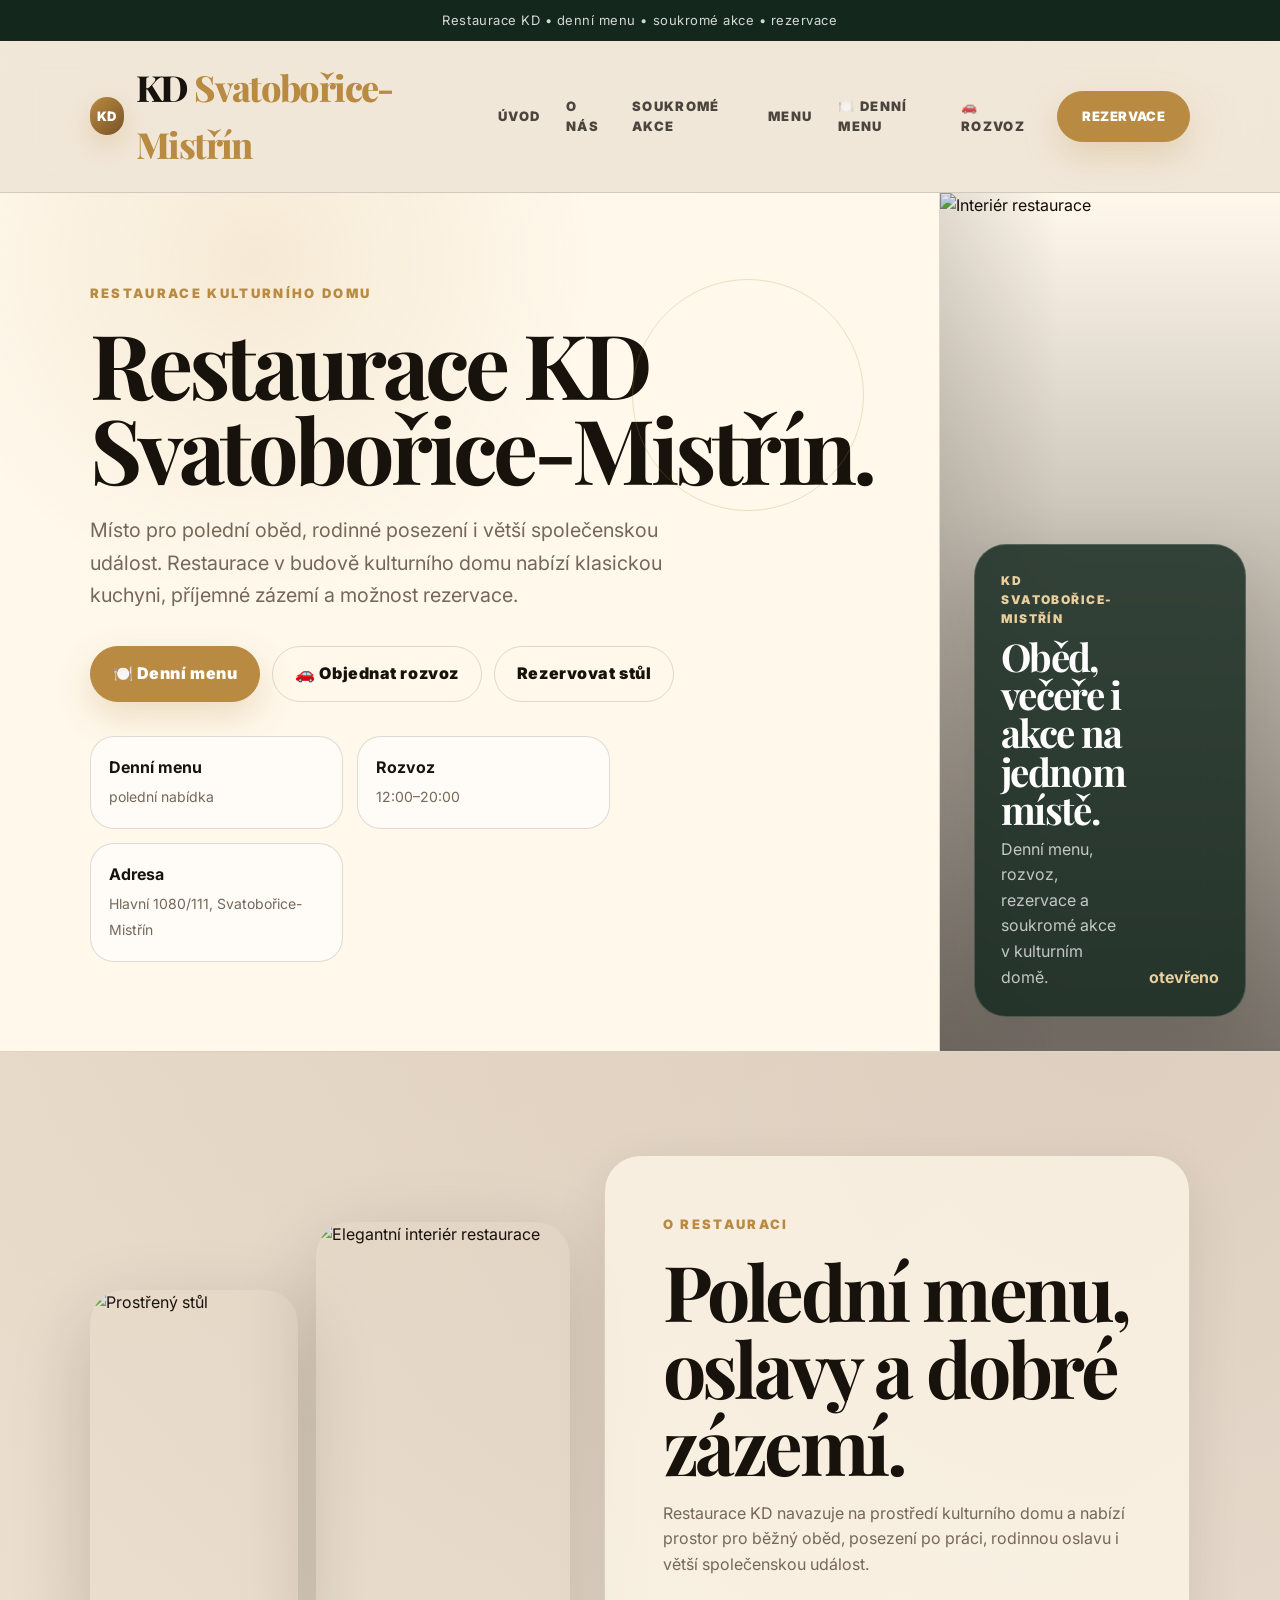
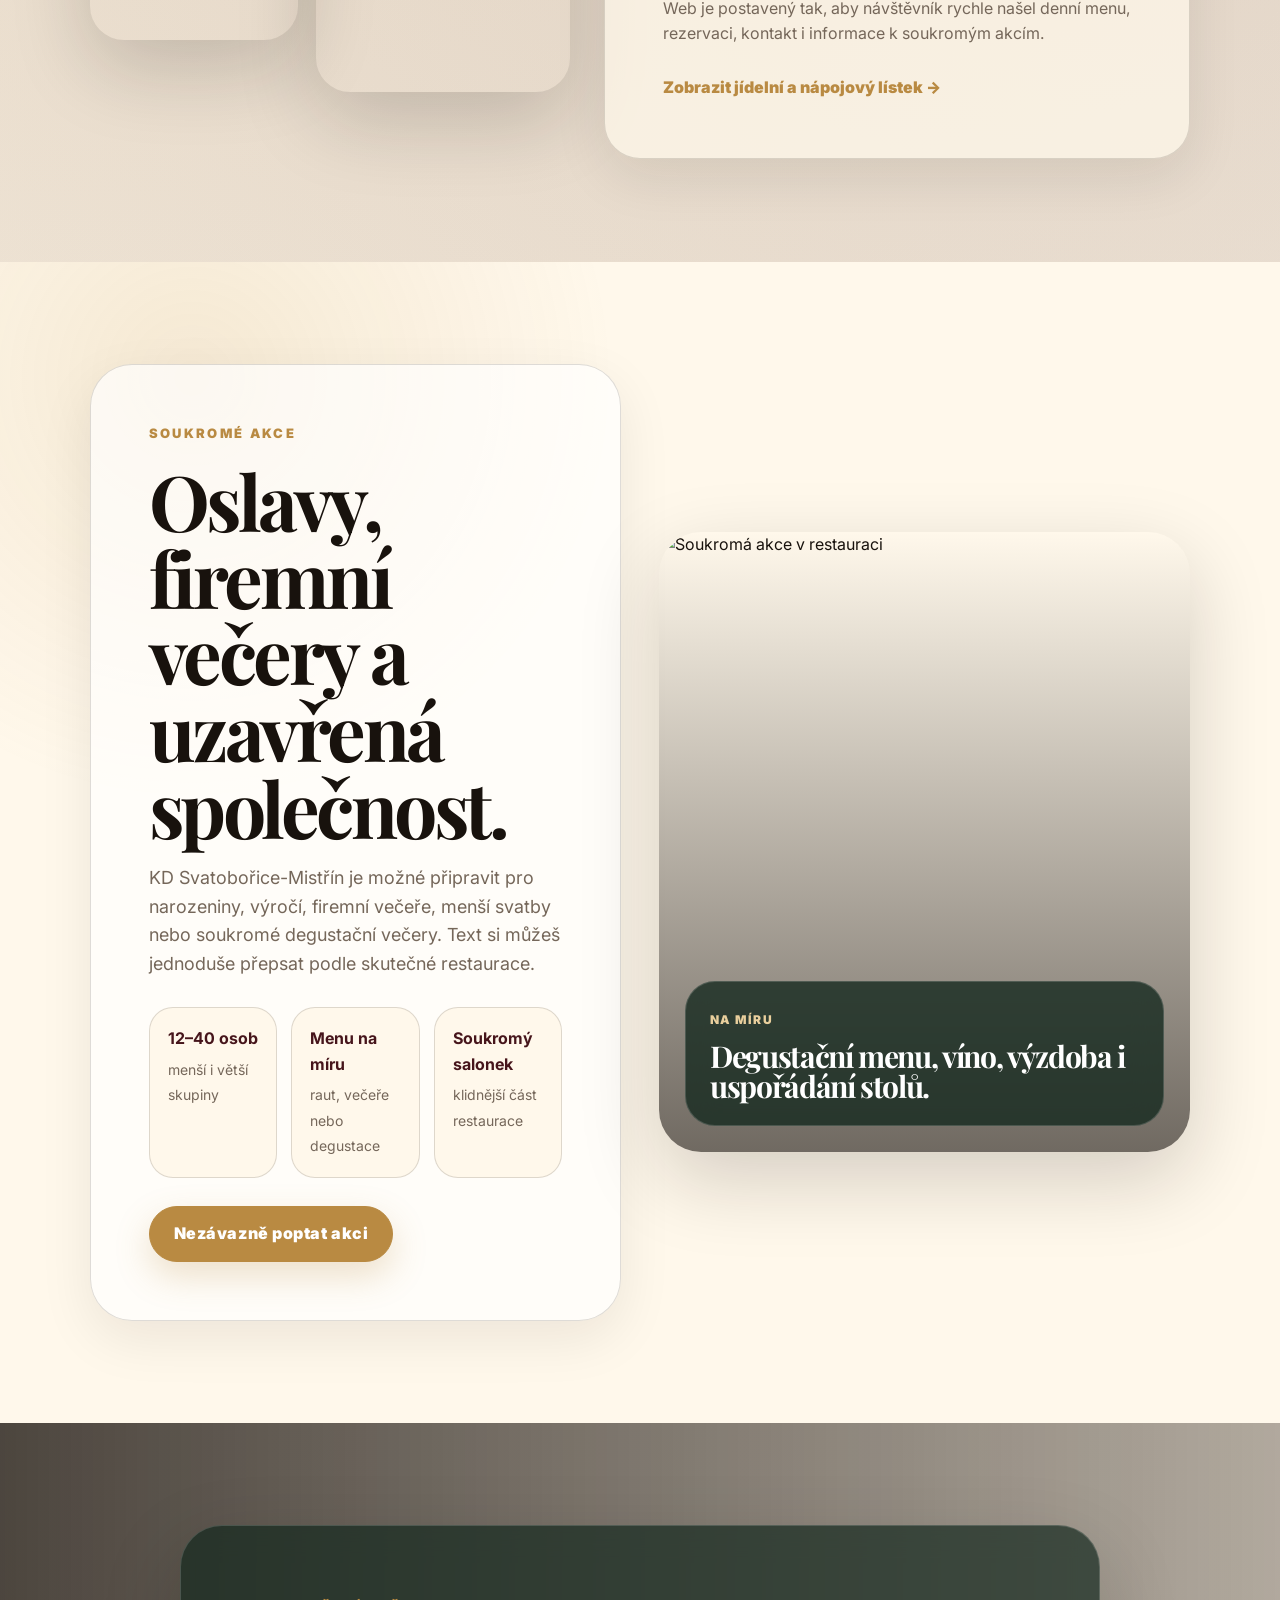
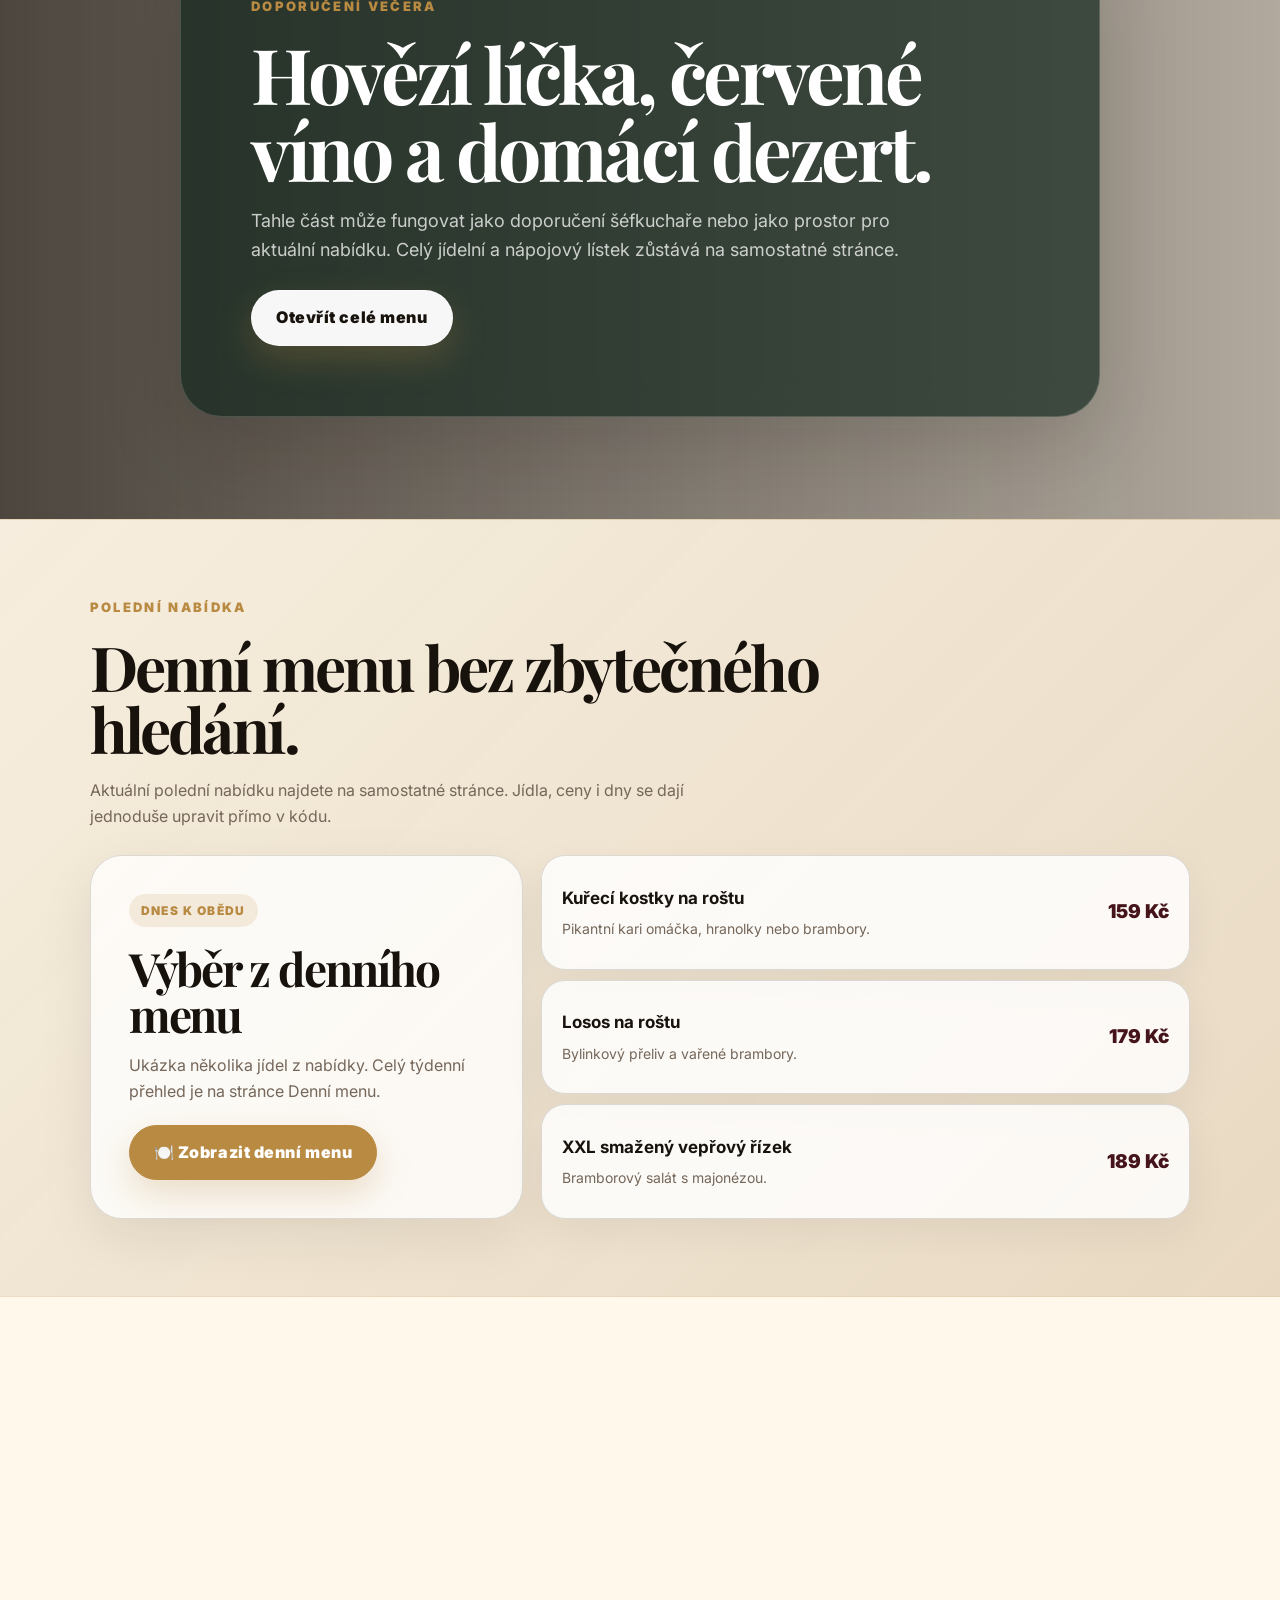
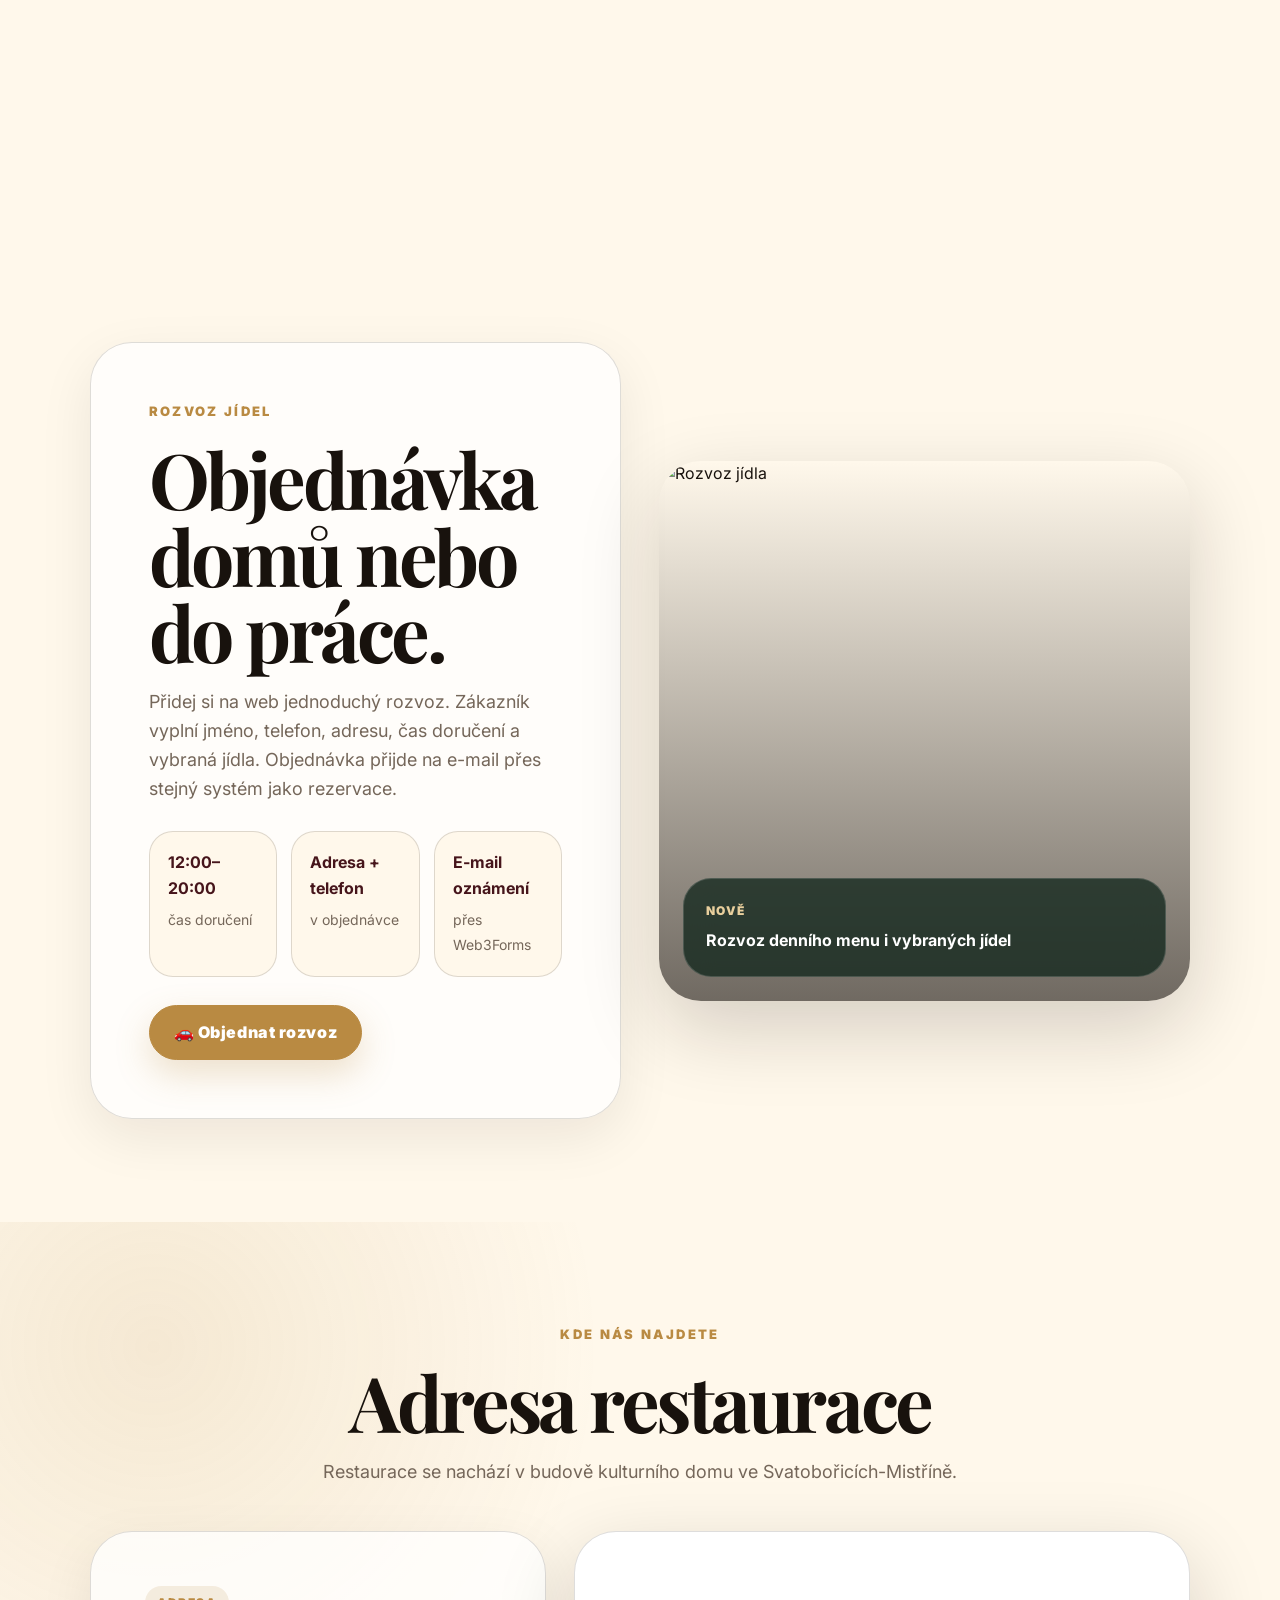
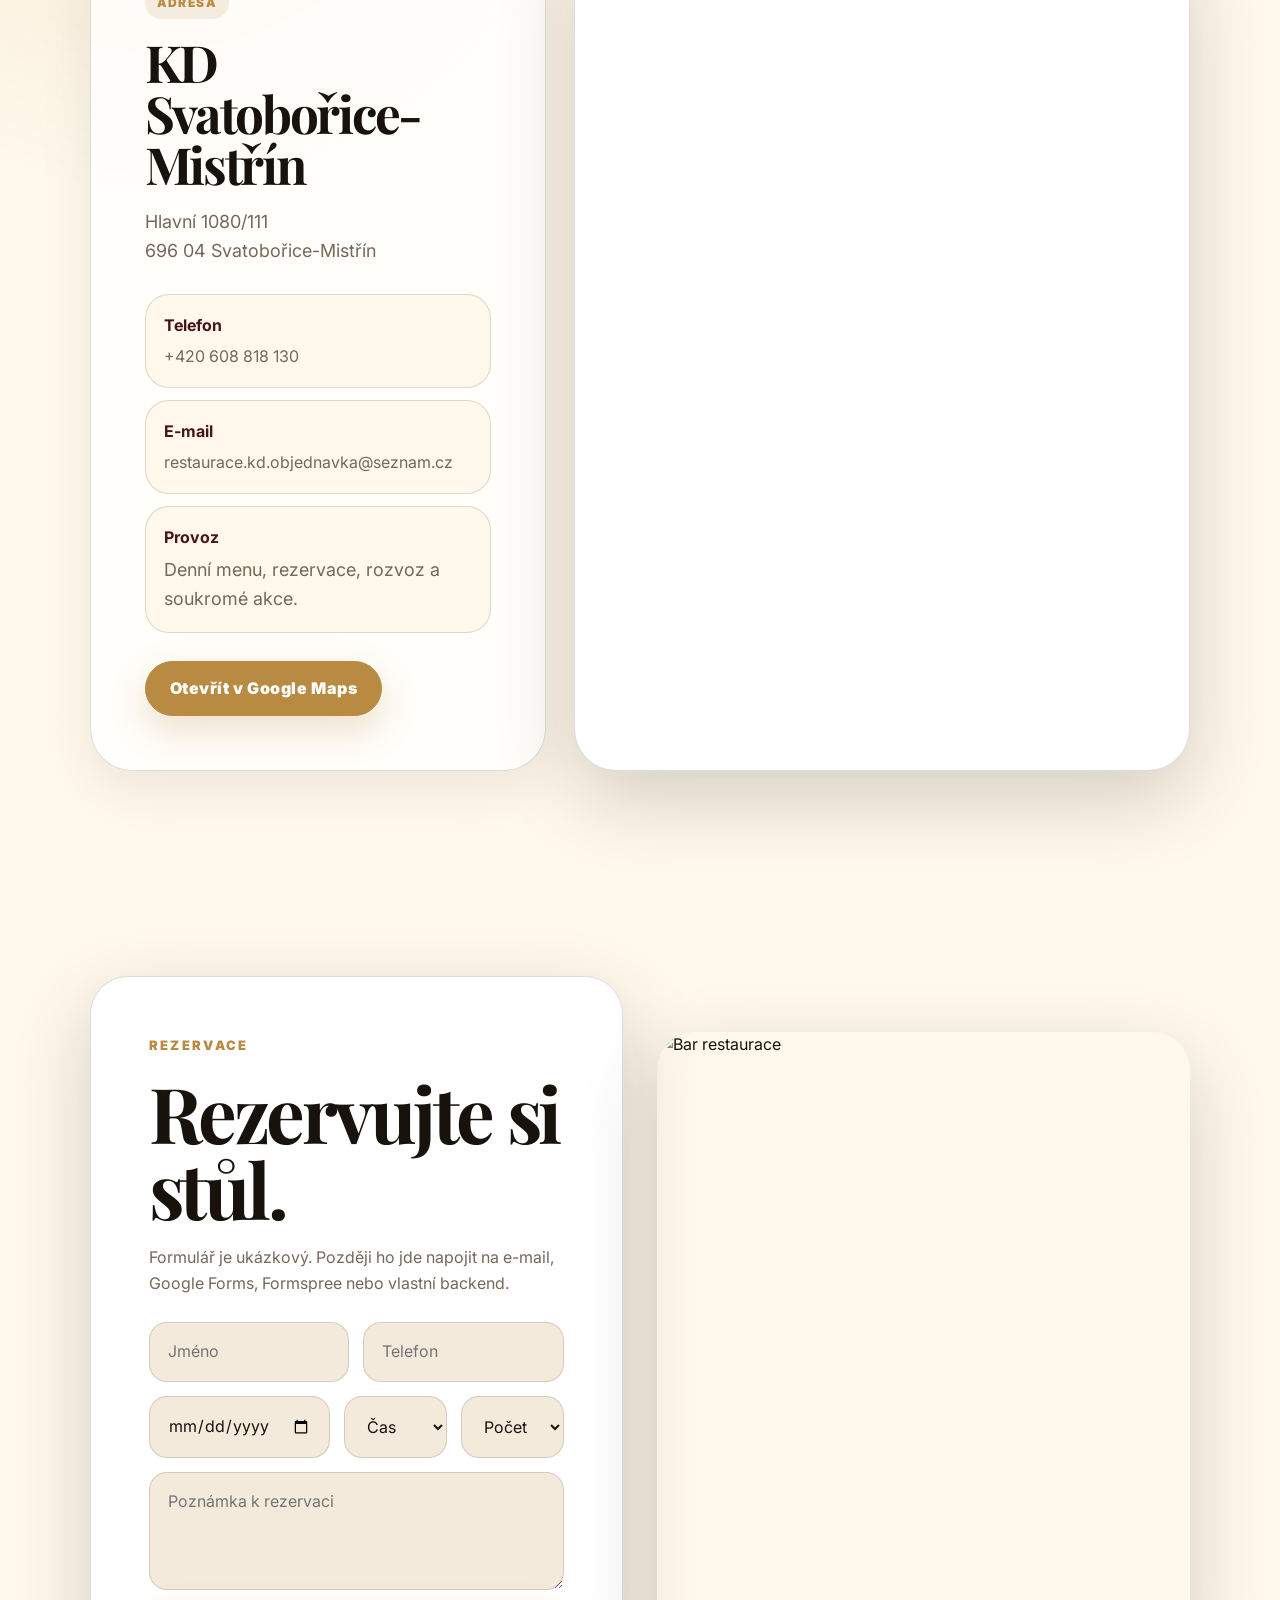
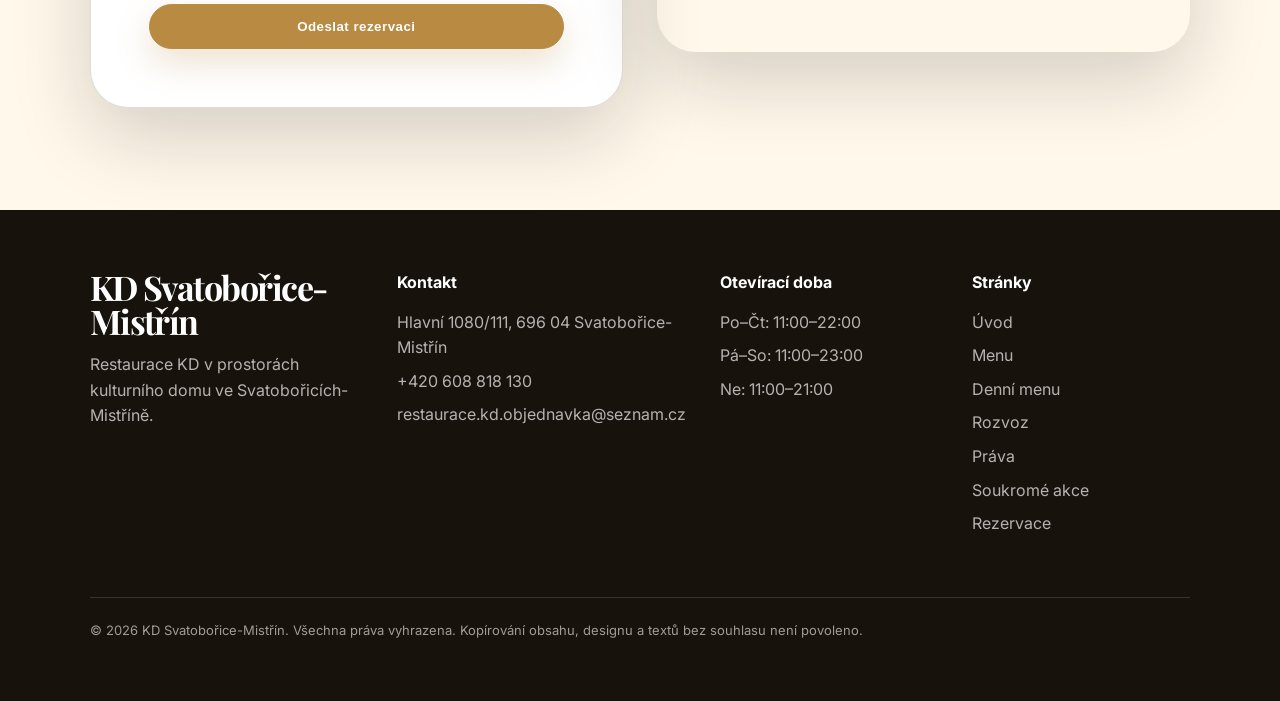
==== index.html @ 38155e5f "Add files via upload" ====
<!DOCTYPE html>
<html lang="cs">
<head>
  <meta charset="UTF-8" />
  <meta name="viewport" content="width=device-width, initial-scale=1.0" />
  <title>KD Svatobořice-Mistřín | Restaurace</title>
  <link rel="preconnect" href="https://images.unsplash.com">
  <link rel="preconnect" href="https://fonts.googleapis.com">
  <link rel="preconnect" href="https://fonts.gstatic.com" crossorigin>
  <link href="https://fonts.googleapis.com/css2?family=Inter:wght@400;500;600;700;800;900&family=Playfair+Display:wght@600;700;800&display=swap" rel="stylesheet">
  <link rel="stylesheet" href="styles.css" />
</head>
<body class="mobile-ready">
  <div class="announce">Restaurace KD • denní menu • soukromé akce • rezervace</div>

  <header class="navbar">
    <a class="logo" href="index.html">
      <span class="logo-mark">KD</span>
      <span>KD <em>Svatobořice-Mistřín</em></span>
    </a>

    <button class="mobile-toggle" aria-label="Otevřít menu">☰</button>

    <nav class="nav-links">
      <a href="index.html">Úvod</a>
      <a href="#o-nas">O nás</a>
      <a href="#akce">Soukromé akce</a>
      <a href="menu.html">Menu</a>
      <a href="denni-menu.html" class="daily-nav">🍽️ Denní menu</a>
      <a href="rozvoz.html" class="delivery-nav">🚗 Rozvoz</a>
      <a href="#rezervace" class="nav-reserve">Rezervace</a>
    </nav>
  </header>

  <main>
    <section class="hero hero-kd">
      <div class="hero-copy reveal">
        <div class="eyebrow">Restaurace kulturního domu</div>
        <h1>Restaurace KD Svatobořice‑Mistřín.</h1>
        <p>
          Místo pro polední oběd, rodinné posezení i větší společenskou událost.
          Restaurace v budově kulturního domu nabízí klasickou kuchyni, příjemné
          zázemí a možnost rezervace.
        </p>

        <div class="hero-actions">
          <a href="denni-menu.html" class="btn">🍽️ Denní menu</a>
          <a href="rozvoz.html" class="btn btn-outline">🚗 Objednat rozvoz</a>
          <a href="#rezervace" class="btn btn-outline">Rezervovat stůl</a>
        </div>

        <div class="hero-facts hero-facts-kd">
          <div class="fact">
            <strong>Denní menu</strong>
            <span>polední nabídka</span>
          </div>
          <div class="fact">
            <strong>Rozvoz</strong>
            <span>12:00–20:00</span>
          </div>
          <div class="fact">
            <strong>Adresa</strong>
            <span>Hlavní 1080/111, Svatobořice-Mistřín</span>
          </div>
        </div>
      </div>

      <div class="hero-image hero-image-kd">
        <img src="https://images.unsplash.com/photo-1555396273-367ea4eb4db5?auto=format&fit=crop&w=1400&q=88" alt="Interiér restaurace">
        <div class="floating-card kd-hero-card">
          <div>
            <span class="small-label">KD Svatobořice-Mistřín</span>
            <h3>Oběd, večeře i akce na jednom místě.</h3>
            <p>Denní menu, rozvoz, rezervace a soukromé akce v kulturním domě.</p>
          </div>
          <strong>otevřeno</strong>
        </div>
      </div>
    </section>

    <section class="section intro-section" id="o-nas">
      <div class="split">
        <div class="image-stack reveal">
          <img src="https://images.unsplash.com/photo-1414235077428-338989a2e8c0?auto=format&fit=crop&w=900&q=88" alt="Prostřený stůl">
          <img src="https://images.unsplash.com/photo-1517248135467-4c7edcad34c4?auto=format&fit=crop&w=900&q=88" alt="Elegantní interiér restaurace">
        </div>

        <div class="text-panel reveal">
          <div class="eyebrow">O restauraci</div>
          <h2>Polední menu, oslavy a dobré zázemí.</h2>
          <p>
            Restaurace KD navazuje na prostředí kulturního domu a nabízí prostor pro běžný oběd,
            posezení po práci, rodinnou oslavu i větší společenskou událost.
          </p>
          <p>
            Web je postavený tak, aby návštěvník rychle našel denní menu, rezervaci,
            kontakt i informace k soukromým akcím.
          </p>
          <a href="menu.html" class="text-link">Zobrazit jídelní a nápojový lístek →</a>
        </div>
      </div>
    </section>

    <section class="section private-events-section" id="akce">
      <div class="private-events-grid">
        <div class="private-events-copy reveal">
          <div class="eyebrow">Soukromé akce</div>
          <h2>Oslavy, firemní večery a uzavřená společnost.</h2>
          <p>
            KD Svatobořice-Mistřín je možné připravit pro narozeniny, výročí, firemní večeře,
            menší svatby nebo soukromé degustační večery. Text si můžeš jednoduše
            přepsat podle skutečné restaurace.
          </p>

          <div class="event-features">
            <div>
              <strong>12–40 osob</strong>
              <span>menší i větší skupiny</span>
            </div>
            <div>
              <strong>Menu na míru</strong>
              <span>raut, večeře nebo degustace</span>
            </div>
            <div>
              <strong>Soukromý salonek</strong>
              <span>klidnější část restaurace</span>
            </div>
          </div>

          <a href="#rezervace" class="btn">Nezávazně poptat akci</a>
        </div>

        <div class="private-events-visual reveal">
          <img src="https://images.unsplash.com/photo-1511795409834-ef04bbd61622?auto=format&fit=crop&w=1100&q=88" alt="Soukromá akce v restauraci">
          <div class="event-card">
            <span>Na míru</span>
            <h3>Degustační menu, víno, výzdoba i uspořádání stolů.</h3>
          </div>
        </div>
      </div>
    </section>




    <section class="section mood-section">
      <div class="mood-card reveal">
        <div>
          <div class="eyebrow">Doporučení večera</div>
          <h2>Hovězí líčka, červené víno a domácí dezert.</h2>
        </div>
        <p>
          Tahle část může fungovat jako doporučení šéfkuchaře nebo jako prostor pro aktuální nabídku.
          Celý jídelní a nápojový lístek zůstává na samostatné stránce.
        </p>
        <a href="menu.html" class="btn btn-light">Otevřít celé menu</a>
      </div>
    </section>



    <section class="section daily-preview-section daily-preview-light" id="denni-nabidka">
      <div class="section-title reveal">
        <div class="eyebrow">Polední nabídka</div>
        <h2>Denní menu bez zbytečného hledání.</h2>
        <p>
          Aktuální polední nabídku najdete na samostatné stránce. Jídla, ceny i dny
          se dají jednoduše upravit přímo v kódu.
        </p>
      </div>

      <div class="daily-preview-modern reveal">
        <div class="daily-preview-main">
          <span>Dnes k obědu</span>
          <h3>Výběr z denního menu</h3>
          <p>Ukázka několika jídel z nabídky. Celý týdenní přehled je na stránce Denní menu.</p>
          <a href="denni-menu.html" class="btn">🍽️ Zobrazit denní menu</a>
        </div>

        <div class="daily-preview-list">
          <article>
            <div>
              <strong>Kuřecí kostky na roštu</strong>
              <p>Pikantní kari omáčka, hranolky nebo brambory.</p>
            </div>
            <span>159 Kč</span>
          </article>
          <article>
            <div>
              <strong>Losos na roštu</strong>
              <p>Bylinkový přeliv a vařené brambory.</p>
            </div>
            <span>179 Kč</span>
          </article>
          <article>
            <div>
              <strong>XXL smažený vepřový řízek</strong>
              <p>Bramborový salát s majonézou.</p>
            </div>
            <span>189 Kč</span>
          </article>
        </div>
      </div>
    </section>



    <section class="section reviews-section">
      <div class="section-title center reveal">
        <div class="eyebrow">Hosté</div>
        <h2>Recenze.</h2>
      </div>

      <div class="reviews">
        <article class="review reveal">
          <p>„Krásný interiér, skvělý servis a jídlo, které nepůsobí obyčejně. Ideální místo na večer ve dvou.“</p>
          <strong>Anna K.</strong>
        </article>
        <article class="review reveal">
          <p>„Přesně takhle má působit moderní bistro. Elegantní, ale pořád příjemné a ne strojené.“</p>
          <strong>David M.</strong>
        </article>
        <article class="review reveal">
          <p>„Výborné víno, klidná hudba a perfektní dezert. Rezervujeme znovu.“</p>
          <strong>Klára P.</strong>
        </article>
      </div>
    </section>


    <section class="section delivery-preview-section" id="rozvoz-preview">
      <div class="delivery-preview-grid">
        <div class="delivery-preview-copy reveal">
          <div class="eyebrow">Rozvoz jídel</div>
          <h2>Objednávka domů nebo do práce.</h2>
          <p>
            Přidej si na web jednoduchý rozvoz. Zákazník vyplní jméno, telefon,
            adresu, čas doručení a vybraná jídla. Objednávka přijde na e-mail
            přes stejný systém jako rezervace.
          </p>

          <div class="delivery-points">
            <div><strong>12:00–20:00</strong><span>čas doručení</span></div>
            <div><strong>Adresa + telefon</strong><span>v objednávce</span></div>
            <div><strong>E-mail oznámení</strong><span>přes Web3Forms</span></div>
          </div>

          <a href="rozvoz.html" class="btn">🚗 Objednat rozvoz</a>
        </div>

        <div class="delivery-preview-photo reveal">
          <img src="https://images.unsplash.com/photo-1526367790999-0150786686a2?auto=format&fit=crop&w=1100&q=88" alt="Rozvoz jídla">
          <div class="delivery-mini-card">
            <span>Nově</span>
            <strong>Rozvoz denního menu i vybraných jídel</strong>
          </div>
        </div>
      </div>
    </section>


    <section class="section location-section" id="kontakt-mapa">
      <div class="section-title center reveal">
        <div class="eyebrow">Kde nás najdete</div>
        <h2>Adresa restaurace</h2>
        <p>Restaurace se nachází v budově kulturního domu ve Svatobořicích-Mistříně.</p>
      </div>

      <div class="location-grid">
        <div class="location-card reveal">
          <span>Adresa</span>
          <h3>KD Svatobořice-Mistřín</h3>
          <p>Hlavní 1080/111<br>696 04 Svatobořice-Mistřín</p>

          <div class="location-details">
            <div>
              <strong>Telefon</strong>
              <a href="tel:+420608818130">+420 608 818 130</a>
            </div>
            <div>
              <strong>E-mail</strong>
              <a href="mailto:restaurace.kd.objednavka@seznam.cz">restaurace.kd.objednavka@seznam.cz</a>
            </div>
            <div>
              <strong>Provoz</strong>
              <p>Denní menu, rezervace, rozvoz a soukromé akce.</p>
            </div>
          </div>

          <a class="btn" target="_blank" rel="noopener" href="https://www.google.com/maps/search/?api=1&query=Hlavn%C3%AD%201080%2F111%2C%20696%2004%20Svatobo%C5%99ice-Mist%C5%99%C3%ADn">
            Otevřít v Google Maps
          </a>
        </div>

        <div class="map-card reveal">
          <iframe
            title="Mapa KD Svatobořice-Mistřín"
            loading="lazy"
            referrerpolicy="no-referrer-when-downgrade"
            src="https://www.google.com/maps?q=Hlavn%C3%AD%201080%2F111%2C%20696%2004%20Svatobo%C5%99ice-Mist%C5%99%C3%ADn&output=embed">
          </iframe>
        </div>
      </div>
    </section>

    <section class="section reservation" id="rezervace">
      <div class="reservation-panel reveal">
        <div class="eyebrow">Rezervace</div>
        <h2>Rezervujte si stůl.</h2>
        <p>Formulář je ukázkový. Později ho jde napojit na e-mail, Google Forms, Formspree nebo vlastní backend.</p>

        <form action="https://api.web3forms.com/submit" method="POST">
  <input type="hidden" name="access_key" value="689ebc79-532f-4594-894b-cbcc098f4129">
  <input type="hidden" name="subject" value="Nová rezervace z webu KD Svatobořice-Mistřín">

  <div class="form-row">
    <input type="text" name="jmeno" placeholder="Jméno" required>
    <input type="tel" name="telefon" placeholder="Telefon" required>
  </div>

  <div class="form-row form-row-three">
    <input type="date" name="datum" required>

    <select name="cas" required>
      <option value="">Čas</option>
      <option>12:00</option>
      <option>13:00</option>
      <option>14:00</option>
      <option>15:00</option>
      <option>16:00</option>
      <option>17:00</option>
      <option>18:00</option>
      <option>19:00</option>
      <option>20:00</option>
    </select>

    <select name="pocet_osob" required>
      <option value="">Počet osob</option>
      <option>2 osoby</option>
      <option>3 osoby</option>
      <option>4 osoby</option>
      <option>5+ osob</option>
    </select>
  </div>

  <textarea name="poznamka" placeholder="Poznámka k rezervaci"></textarea>

  <button class="btn" type="submit">Odeslat rezervaci</button>
</form>
      </div>

      <img class="reservation-image reveal" src="https://images.unsplash.com/photo-1481833761820-0509d3217039?auto=format&fit=crop&w=1000&q=88" alt="Bar restaurace">
    </section>
  </main>

  <footer class="footer">
    <div>
      <h3>KD Svatobořice-Mistřín</h3>
      <p>Restaurace KD v prostorách kulturního domu ve Svatobořicích-Mistříně.</p>
    </div>
    <div>
      <h4>Kontakt</h4>
      <p>Hlavní 1080/111, 696 04 Svatobořice-Mistřín</p>
      <p>+420 608 818 130</p>
      <p>restaurace.kd.objednavka@seznam.cz</p>
    </div>
    <div>
      <h4>Otevírací doba</h4>
      <p>Po–Čt: 11:00–22:00</p>
      <p>Pá–So: 11:00–23:00</p>
      <p>Ne: 11:00–21:00</p>
    </div>
    <div>
      <h4>Stránky</h4>
      <a href="index.html">Úvod</a>
      <a href="menu.html">Menu</a>
      <a href="denni-menu.html">Denní menu</a>
      <a href="rozvoz.html">Rozvoz</a>
      <a href="prava.html">Práva</a>
      <a href="#akce">Soukromé akce</a>
      <a href="#rezervace">Rezervace</a>
    </div>
    <div class="copyright-bar">
      © 2026 KD Svatobořice-Mistřín. Všechna práva vyhrazena. Kopírování obsahu, designu a textů bez souhlasu není povoleno.
    </div>
  </footer>


  <nav class="mobile-bottom-bar" aria-label="Rychlá mobilní navigace">
    <a href="denni-menu.html">🍽️<span>Denní menu</span></a>
    <a href="rozvoz.html">🚗<span>Rozvoz</span></a>
    <a href="index.html#rezervace">📅<span>Rezervace</span></a>
  </nav>

  <script src="script.js"></script>
</body>
</html>
---- styles.css ----
:root {
  --cream: #f3eadc;
  --paper: #fff8eb;
  --ink: #18120d;
  --muted: #75675a;
  --gold: #b98a42;
  --gold-light: #e9cf9d;
  --green: #13271d;
  --wine: #46151b;
  --line: rgba(24,18,13,.14);
  --shadow: 0 28px 80px rgba(24,18,13,.18);
}

* {
  box-sizing: border-box;
  margin: 0;
  padding: 0;
}

html { scroll-behavior: smooth; }

body {
  font-family: Inter, sans-serif;
  color: var(--ink);
  background:
    radial-gradient(circle at 10% 0%, rgba(185,138,66,.16), transparent 26%),
    radial-gradient(circle at 88% 12%, rgba(70,21,27,.11), transparent 24%),
    var(--cream);
  line-height: 1.6;
}

a { color: inherit; text-decoration: none; }
img { width: 100%; display: block; object-fit: cover; }

.announce {
  background: var(--green);
  color: rgba(255,255,255,.82);
  text-align: center;
  padding: 10px 18px;
  font-size: 13px;
  letter-spacing: .04em;
}

.navbar {
  position: sticky;
  top: 0;
  z-index: 60;
  display: flex;
  justify-content: space-between;
  align-items: center;
  gap: 24px;
  padding: 18px 7vw;
  background: rgba(243,234,220,.88);
  backdrop-filter: blur(18px);
  border-bottom: 1px solid var(--line);
}

.logo {
  font-family: "Playfair Display", serif;
  font-size: clamp(25px, 3vw, 36px);
  font-weight: 800;
  letter-spacing: -.045em;
  display: flex;
  align-items: center;
  gap: 12px;
}

.logo-mark {
  width: 38px;
  height: 38px;
  display: grid;
  place-items: center;
  border-radius: 999px;
  color: white;
  font: 900 13px Inter, sans-serif;
  background: linear-gradient(135deg, var(--gold), #795326);
  box-shadow: 0 10px 28px rgba(185,138,66,.28);
}

.logo em { color: var(--gold); font-style: normal; }

.nav-links {
  display: flex;
  align-items: center;
  gap: 26px;
  font-size: 13px;
  font-weight: 900;
  text-transform: uppercase;
  letter-spacing: .1em;
}

.nav-links a:not(.nav-reserve) {
  position: relative;
  color: rgba(24,18,13,.76);
}

.nav-links a:not(.nav-reserve)::after {
  content: "";
  position: absolute;
  left: 0;
  bottom: -8px;
  width: 0;
  height: 2px;
  background: var(--gold);
  transition: .25s ease;
}

.nav-links a:not(.nav-reserve):hover::after { width: 100%; }

.nav-reserve,
.btn {
  display: inline-flex;
  align-items: center;
  justify-content: center;
  gap: 8px;
  padding: 14px 24px;
  border-radius: 999px;
  border: 1px solid var(--gold);
  background: var(--gold);
  color: white !important;
  font-weight: 900;
  letter-spacing: .035em;
  box-shadow: 0 14px 34px rgba(185,138,66,.25);
  transition: .25s ease;
  cursor: pointer;
}

.btn:hover,
.nav-reserve:hover {
  transform: translateY(-2px);
  box-shadow: 0 18px 44px rgba(185,138,66,.35);
}

.btn-outline {
  background: transparent;
  color: var(--ink) !important;
  border-color: var(--line);
  box-shadow: none;
}

.btn-outline:hover {
  background: var(--ink);
  border-color: var(--ink);
  color: white !important;
}

.btn-light {
  background: rgba(255,255,255,.96);
  color: var(--ink) !important;
  border-color: rgba(255,255,255,.45);
}

.eyebrow {
  color: var(--gold);
  text-transform: uppercase;
  font-weight: 900;
  letter-spacing: .18em;
  font-size: 13px;
  margin-bottom: 18px;
}

h1, h2, h3 {
  font-family: "Playfair Display", serif;
  line-height: 1;
  letter-spacing: -.045em;
}

h1 {
  font-size: clamp(58px, 8.5vw, 118px);
  max-width: 820px;
  margin-bottom: 28px;
}

h2 {
  font-size: clamp(42px, 6vw, 82px);
  margin-bottom: 18px;
}

h3 { font-size: 32px; }

.hero {
  min-height: 92vh;
  display: grid;
  grid-template-columns: 1.06fr .94fr;
  background: var(--paper);
  border-bottom: 1px solid var(--line);
  overflow: hidden;
}

.hero-copy {
  position: relative;
  display: flex;
  flex-direction: column;
  justify-content: center;
  padding: clamp(58px, 8vw, 120px) 7vw;
}

.hero-copy::before {
  content: "";
  position: absolute;
  width: 230px;
  height: 230px;
  right: 8%;
  top: 10%;
  border: 1px solid rgba(185,138,66,.25);
  border-radius: 50%;
  pointer-events: none;
}

.hero-copy p {
  max-width: 610px;
  color: var(--muted);
  font-size: clamp(17px, 1.8vw, 22px);
  margin-bottom: 34px;
}

.hero-actions {
  display: flex;
  flex-wrap: wrap;
  gap: 14px;
  margin-bottom: 34px;
}

.hero-facts {
  max-width: 650px;
  display: grid;
  grid-template-columns: repeat(3, 1fr);
  gap: 14px;
}

.fact {
  background: rgba(255,255,255,.62);
  border: 1px solid var(--line);
  border-radius: 24px;
  padding: 18px;
}

.fact strong { display: block; margin-bottom: 4px; }
.fact span { color: var(--muted); font-size: 14px; }

.hero-image {
  position: relative;
  min-height: 620px;
  overflow: hidden;
  isolation: isolate;
}

.hero-image img {
  height: 100%;
  filter: saturate(.95) contrast(1.05);
}

.hero-image::after {
  content: "";
  position: absolute;
  inset: 0;
  z-index: 1;
  background: linear-gradient(180deg, rgba(19,39,29,.08), rgba(24,18,13,.52));
}

.floating-card {
  position: absolute;
  left: 36px;
  right: 36px;
  bottom: 36px;
  z-index: 2;
  display: grid;
  grid-template-columns: 1fr auto;
  gap: 20px;
  align-items: end;
  padding: 26px;
  border-radius: 32px;
  color: white;
  background: rgba(19,39,29,.76);
  border: 1px solid rgba(255,255,255,.18);
  backdrop-filter: blur(18px);
  box-shadow: var(--shadow);
}

.floating-card p { color: rgba(255,255,255,.72); margin-top: 8px; }
.floating-card strong { color: var(--gold-light); white-space: nowrap; }

.small-label {
  display: block;
  margin-bottom: 8px;
  color: var(--gold-light);
  text-transform: uppercase;
  font-size: 12px;
  font-weight: 900;
  letter-spacing: .12em;
}

.section {
  padding: clamp(70px, 8vw, 122px) 7vw;
}

.section-title {
  max-width: 820px;
  margin-bottom: 44px;
}

.section-title.center {
  text-align: center;
  margin-inline: auto;
}

.section-title p,
.section-head p {
  color: var(--muted);
  font-size: 18px;
}

.split {
  display: grid;
  grid-template-columns: .9fr 1.1fr;
  gap: 34px;
  align-items: center;
}

.image-stack {
  display: grid;
  grid-template-columns: .9fr 1.1fr;
  gap: 18px;
  align-items: end;
}

.image-stack img {
  border-radius: 34px;
  box-shadow: var(--shadow);
  height: 470px;
}

.image-stack img:first-child {
  height: 350px;
  margin-bottom: 52px;
}

.text-panel {
  background: rgba(255,248,235,.72);
  border: 1px solid var(--line);
  border-radius: 36px;
  padding: clamp(30px, 5vw, 58px);
  box-shadow: 0 18px 54px rgba(24,18,13,.09);
}

.text-panel p {
  color: var(--muted);
  margin-bottom: 18px;
}

.text-link {
  display: inline-flex;
  margin-top: 10px;
  color: var(--gold);
  font-weight: 900;
}

.cards {
  display: grid;
  grid-template-columns: repeat(3, 1fr);
  gap: 24px;
}

.image-card {
  position: relative;
  min-height: 420px;
  overflow: hidden;
  border-radius: 36px;
  box-shadow: var(--shadow);
  background: var(--ink);
}

.image-card img {
  height: 100%;
  position: absolute;
  inset: 0;
  opacity: .84;
  transition: .4s ease;
}

.image-card::after {
  content: "";
  position: absolute;
  inset: 0;
  background: linear-gradient(180deg, transparent, rgba(0,0,0,.80));
}

.image-card div {
  position: absolute;
  left: 26px;
  right: 26px;
  bottom: 26px;
  z-index: 2;
  color: white;
}

.image-card span {
  color: var(--gold-light);
  font-weight: 900;
}

.image-card p {
  color: rgba(255,255,255,.72);
  margin-top: 10px;
}

.image-card:hover img { transform: scale(1.05); }

.chef-section {
  background: var(--green);
  color: white;
}

.chef-grid {
  display: grid;
  grid-template-columns: .95fr 1.05fr;
  gap: 42px;
  align-items: center;
}

.chef-copy p {
  color: rgba(255,255,255,.72);
  max-width: 620px;
  font-size: 18px;
}

.chef-photo {
  border-radius: 40px;
  overflow: hidden;
  box-shadow: var(--shadow);
}

.chef-photo img {
  height: 620px;
}

.mini-stats {
  display: grid;
  grid-template-columns: repeat(3, 1fr);
  gap: 14px;
  margin-top: 34px;
}

.mini-stats div {
  border: 1px solid rgba(255,255,255,.16);
  background: rgba(255,255,255,.08);
  border-radius: 24px;
  padding: 20px;
}

.mini-stats strong {
  display: block;
  font-size: 30px;
  color: var(--gold-light);
}

.mini-stats span {
  color: rgba(255,255,255,.70);
}

.mood-section {
  min-height: 560px;
  display: grid;
  place-items: center;
  background:
    linear-gradient(90deg, rgba(24,18,13,.76), rgba(24,18,13,.30)),
    url("https://images.unsplash.com/photo-1470337458703-46ad1756a187?auto=format&fit=crop&w=1600&q=88") center/cover;
  color: white;
}

.mood-card {
  max-width: 920px;
  padding: clamp(34px, 6vw, 70px);
  border-radius: 42px;
  background: rgba(19,39,29,.70);
  border: 1px solid rgba(255,255,255,.16);
  backdrop-filter: blur(14px);
  box-shadow: var(--shadow);
}

.mood-card p {
  max-width: 650px;
  color: rgba(255,255,255,.75);
  margin-bottom: 26px;
  font-size: 18px;
}

.gallery-grid {
  display: grid;
  grid-template-columns: 1.2fr .8fr 1fr;
  gap: 18px;
}

.gallery-grid img {
  height: 320px;
  border-radius: 30px;
  box-shadow: 0 18px 45px rgba(24,18,13,.11);
}

.gallery-grid img:nth-child(2) {
  height: 430px;
  margin-top: 44px;
}

.gallery-grid img:nth-child(4) {
  grid-column: span 2;
}

.reviews-section {
  background: var(--paper);
}

.reviews {
  display: grid;
  grid-template-columns: repeat(3, 1fr);
  gap: 22px;
}

.review {
  border: 1px solid var(--line);
  background: white;
  border-radius: 30px;
  padding: 28px;
  box-shadow: 0 18px 54px rgba(24,18,13,.08);
}

.review p {
  color: var(--muted);
  margin-bottom: 18px;
}

.review strong {
  color: var(--ink);
}

.reservation {
  display: grid;
  grid-template-columns: 1fr 1fr;
  gap: 34px;
  align-items: center;
  background: var(--paper);
}

.reservation-panel {
  background: white;
  border: 1px solid var(--line);
  border-radius: 38px;
  box-shadow: var(--shadow);
  padding: clamp(32px, 5vw, 58px);
}

.reservation-panel p {
  color: var(--muted);
  margin-bottom: 26px;
}

form {
  display: grid;
  gap: 14px;
}

.form-row {
  display: grid;
  grid-template-columns: 1fr 1fr;
  gap: 14px;
}

input,
select,
textarea {
  width: 100%;
  border: 1px solid var(--line);
  border-radius: 18px;
  padding: 16px 18px;
  background: var(--cream);
  color: var(--ink);
  font: inherit;
  outline: none;
}

textarea {
  min-height: 118px;
  resize: vertical;
}

.reservation-image {
  height: 620px;
  border-radius: 38px;
  box-shadow: var(--shadow);
}

.menu-hero {
  min-height: 72vh;
  display: grid;
  place-items: center;
  text-align: center;
  padding: 90px 7vw;
  color: white;
  background:
    linear-gradient(180deg, rgba(19,39,29,.45), rgba(24,18,13,.78)),
    url('https://images.unsplash.com/photo-1504674900247-0877df9cc836?auto=format&fit=crop&w=1700&q=88') center/cover;
}

.menu-hero .eyebrow { color: var(--gold-light); }

.menu-hero h1 {
  margin-left: auto;
  margin-right: auto;
  font-size: clamp(62px, 9vw, 124px);
}

.menu-hero p {
  max-width: 760px;
  margin: 0 auto;
  color: rgba(255,255,255,.76);
  font-size: clamp(17px, 2vw, 22px);
}

.category-nav {
  position: sticky;
  top: 75px;
  z-index: 45;
  display: flex;
  gap: 10px;
  overflow-x: auto;
  padding: 14px 7vw;
  background: rgba(255,248,235,.92);
  backdrop-filter: blur(16px);
  border-bottom: 1px solid var(--line);
}

.category-nav a {
  white-space: nowrap;
  padding: 10px 16px;
  border-radius: 999px;
  background: white;
  border: 1px solid var(--line);
  color: var(--ink);
  font-size: 13px;
  font-weight: 900;
  transition: .25s;
}

.category-nav a:hover {
  background: var(--ink);
  color: white;
}

.section-dark {
  background: var(--green);
  color: white;
}

.section-wine {
  background: var(--wine);
  color: white;
}

.section-dark .section-head p,
.section-wine .section-head p {
  color: rgba(255,255,255,.70);
}

.section-head {
  display: flex;
  justify-content: space-between;
  align-items: end;
  gap: 32px;
  margin-bottom: 38px;
}

.menu-layout {
  display: grid;
  grid-template-columns: .78fr 1.22fr;
  gap: 34px;
  align-items: start;
}

.category-photo {
  position: sticky;
  top: 150px;
  border-radius: 38px;
  overflow: hidden;
  box-shadow: var(--shadow);
}

.category-photo img {
  height: 610px;
}

.menu-grid {
  display: grid;
  grid-template-columns: 1fr 1fr;
  gap: 16px;
}

.menu-item {
  position: relative;
  min-height: 164px;
  display: flex;
  flex-direction: column;
  justify-content: space-between;
  gap: 16px;
  padding: 24px;
  border-radius: 28px;
  background: rgba(255,248,235,.82);
  border: 1px solid var(--line);
  box-shadow: 0 18px 48px rgba(24,18,13,.08);
  transition: .25s ease;
  overflow: hidden;
}

.menu-item::before {
  content: "";
  position: absolute;
  width: 72px;
  height: 72px;
  right: -28px;
  top: -28px;
  border-radius: 50%;
  background: rgba(185,138,66,.16);
}

.menu-item:hover {
  transform: translateY(-4px);
  box-shadow: 0 24px 60px rgba(24,18,13,.12);
}

.section-dark .menu-item,
.section-wine .menu-item {
  background: rgba(255,255,255,.08);
  border-color: rgba(255,255,255,.16);
  box-shadow: none;
}

.menu-item h3 {
  font-size: 28px;
  margin-bottom: 9px;
}

.menu-item p {
  color: var(--muted);
  font-size: 15px;
}

.section-dark .menu-item p,
.section-wine .menu-item p {
  color: rgba(255,255,255,.68);
}

.price-row {
  display: flex;
  justify-content: space-between;
  align-items: center;
  gap: 14px;
}

.tag {
  display: inline-flex;
  padding: 5px 10px;
  border-radius: 999px;
  background: rgba(185,138,66,.16);
  color: var(--gold);
  font-size: 11px;
  font-weight: 900;
  text-transform: uppercase;
  letter-spacing: .08em;
}

.price {
  font-weight: 900;
  font-size: 21px;
  color: var(--wine);
  white-space: nowrap;
}

.section-dark .price,
.section-wine .price {
  color: white;
}

.drinks-panel {
  display: grid;
  grid-template-columns: repeat(3, 1fr);
  gap: 18px;
}

.drink-card {
  padding: 28px;
  border-radius: 34px;
  background: rgba(255,255,255,.08);
  border: 1px solid rgba(255,255,255,.16);
}

.drink-card h3 {
  margin-bottom: 20px;
}

.drink-line {
  display: flex;
  justify-content: space-between;
  gap: 16px;
  padding: 13px 0;
  border-bottom: 1px solid rgba(255,255,255,.14);
  color: rgba(255,255,255,.76);
}

.drink-line strong {
  color: white;
}

.note {
  margin: 0 7vw 70px;
  padding: 28px;
  border-radius: 30px;
  background: white;
  border: 1px dashed rgba(185,138,66,.65);
  color: var(--muted);
}

.note strong {
  color: var(--ink);
}

.footer {
  display: grid;
  grid-template-columns: 1.25fr repeat(3, 1fr);
  gap: 34px;
  padding: 60px 7vw;
  background: var(--ink);
  color: white;
}

.footer h3 {
  font-size: 34px;
  margin-bottom: 14px;
}

.footer h4 {
  margin-bottom: 14px;
}

.footer p,
.footer a {
  display: block;
  color: rgba(255,255,255,.68);
  margin-bottom: 8px;
}

.mobile-toggle {
  display: none;
  border: none;
  background: transparent;
  font-size: 30px;
  cursor: pointer;
}

.reveal {
  opacity: 0;
  transform: translateY(24px);
  transition: .75s ease;
}

.reveal.visible {
  opacity: 1;
  transform: translateY(0);
}

@media (max-width: 1050px) {
  .mobile-toggle {
    display: block;
  }

  .nav-links {
    position: absolute;
    left: 7vw;
    right: 7vw;
    top: 76px;
    display: none;
    flex-direction: column;
    align-items: stretch;
    padding: 22px;
    border-radius: 26px;
    background: var(--paper);
    box-shadow: var(--shadow);
  }

  .nav-links.open {
    display: flex;
  }

  .hero,
  .split,
  .chef-grid,
  .reservation,
  .menu-layout,
  .footer {
    grid-template-columns: 1fr;
  }

  .cards,
  .reviews,
  .drinks-panel,
  .menu-grid {
    grid-template-columns: 1fr;
  }

  .hero-image {
    min-height: 560px;
  }

  .image-stack img,
  .image-stack img:first-child {
    height: 330px;
    margin: 0;
  }

  .category-photo {
    position: relative;
    top: auto;
  }

  .category-photo img {
    height: 380px;
  }

  .section-head {
    align-items: start;
    flex-direction: column;
  }

  .gallery-grid {
    grid-template-columns: 1fr;
  }

  .gallery-grid img,
  .gallery-grid img:nth-child(2) {
    height: 310px;
    margin-top: 0;
  }

  .gallery-grid img:nth-child(4) {
    grid-column: auto;
  }
}

@media (max-width: 640px) {
  .hero-facts,
  .form-row,
  .image-stack,
  .mini-stats {
    grid-template-columns: 1fr;
  }

  .floating-card {
    grid-template-columns: 1fr;
    left: 20px;
    right: 20px;
    bottom: 20px;
  }

  .teaser-item,
  .price-row {
    align-items: flex-start;
    flex-direction: column;
  }

  h1 {
    font-size: 54px;
  }
}


/* Denní menu - přidané styly */
.daily-nav {
  display: inline-flex;
  align-items: center;
  gap: 6px;
}

.daily-preview-section {
  background: var(--green);
  color: white;
}

.daily-preview-card {
  display: grid;
  grid-template-columns: 1fr 1fr auto;
  gap: 26px;
  align-items: center;
  padding: clamp(28px, 5vw, 54px);
  border-radius: 42px;
  background: linear-gradient(135deg, rgba(255,255,255,.10), rgba(255,255,255,.05)), rgba(255,255,255,.07);
  border: 1px solid rgba(255,255,255,.16);
  box-shadow: var(--shadow);
}

.daily-preview-card p {
  color: rgba(255,255,255,.72);
  max-width: 540px;
}

.daily-preview-items {
  display: grid;
  gap: 12px;
}

.daily-preview-items div {
  display: flex;
  justify-content: space-between;
  gap: 18px;
  padding: 16px 18px;
  border-radius: 22px;
  background: rgba(255,255,255,.09);
  border: 1px solid rgba(255,255,255,.13);
}

.daily-preview-items span {
  color: var(--gold-light);
  font-weight: 900;
  white-space: nowrap;
}

.daily-hero {
  min-height: 68vh;
  display: grid;
  place-items: center;
  text-align: center;
  padding: 90px 7vw;
  color: white;
  background:
    linear-gradient(180deg, rgba(19,39,29,.52), rgba(24,18,13,.76)),
    url("https://images.unsplash.com/photo-1540189549336-e6e99c3679fe?auto=format&fit=crop&w=1700&q=88") center/cover;
}

.daily-hero h1 {
  margin-inline: auto;
  font-size: clamp(62px, 9vw, 124px);
}

.daily-hero p {
  max-width: 760px;
  margin: 0 auto 26px;
  color: rgba(255,255,255,.78);
  font-size: clamp(17px, 2vw, 22px);
}

.daily-hero .eyebrow {
  color: var(--gold-light);
}

.daily-hero-meta {
  display: inline-flex;
  flex-wrap: wrap;
  justify-content: center;
  gap: 12px;
}

.daily-hero-meta span {
  padding: 12px 18px;
  border-radius: 999px;
  background: rgba(255,255,255,.12);
  border: 1px solid rgba(255,255,255,.18);
  backdrop-filter: blur(12px);
  font-weight: 900;
}

.daily-section {
  background: var(--paper);
}

.daily-layout {
  display: grid;
  grid-template-columns: 340px 1fr;
  gap: 34px;
  align-items: start;
}

.daily-sidebar {
  position: sticky;
  top: 120px;
  display: grid;
  gap: 18px;
}

.daily-date-card,
.daily-note {
  border-radius: 34px;
  padding: 28px;
  background: white;
  border: 1px solid var(--line);
  box-shadow: 0 18px 54px rgba(24,18,13,.08);
}

.daily-date-card span {
  color: var(--gold);
  font-weight: 900;
  text-transform: uppercase;
  letter-spacing: .12em;
  font-size: 12px;
}

.daily-date-card strong {
  display: block;
  margin: 8px 0 10px;
  font-family: "Playfair Display", serif;
  font-size: 38px;
  line-height: 1;
}

.daily-date-card p,
.daily-note p {
  color: var(--muted);
}

.daily-note {
  background: var(--green);
  color: white;
}

.daily-note p {
  color: rgba(255,255,255,.72);
  margin-top: 8px;
}

.daily-content {
  display: grid;
  gap: 34px;
}

.daily-block {
  background: rgba(255,255,255,.62);
  border: 1px solid var(--line);
  border-radius: 42px;
  padding: clamp(24px, 4vw, 42px);
  box-shadow: 0 18px 54px rgba(24,18,13,.08);
}

.daily-block-head {
  display: flex;
  justify-content: space-between;
  align-items: end;
  gap: 24px;
  margin-bottom: 28px;
}

.daily-pill {
  white-space: nowrap;
  padding: 10px 14px;
  border-radius: 999px;
  background: rgba(185,138,66,.14);
  color: var(--gold);
  font-weight: 900;
  font-size: 13px;
}

.soup-grid {
  display: grid;
  grid-template-columns: repeat(3, 1fr);
  gap: 15px;
}

.daily-item {
  padding: 22px;
  border-radius: 28px;
  background: var(--paper);
  border: 1px solid var(--line);
  display: flex;
  flex-direction: column;
  justify-content: space-between;
  gap: 18px;
}

.daily-item h3 {
  font-size: 26px;
  margin-bottom: 8px;
}

.daily-item p {
  color: var(--muted);
  font-size: 15px;
}

.daily-item strong {
  color: var(--wine);
  font-size: 22px;
}

.daily-item.premium {
  background: var(--wine);
  color: white;
}

.daily-item.premium p {
  color: rgba(255,255,255,.72);
}

.daily-item.premium strong {
  color: white;
}

.daily-menu-list {
  display: grid;
  gap: 12px;
}

.daily-row {
  display: grid;
  grid-template-columns: 48px 1fr auto;
  gap: 18px;
  align-items: center;
  padding: 18px;
  border-radius: 26px;
  background: var(--paper);
  border: 1px solid var(--line);
  transition: .25s ease;
}

.daily-row:hover {
  transform: translateY(-3px);
  box-shadow: 0 16px 42px rgba(24,18,13,.10);
}

.daily-row > span {
  width: 42px;
  height: 42px;
  display: grid;
  place-items: center;
  border-radius: 999px;
  background: rgba(185,138,66,.14);
  color: var(--gold);
  font-weight: 900;
}

.daily-row h3 {
  font-size: 25px;
  margin-bottom: 5px;
}

.daily-row p {
  color: var(--muted);
  font-size: 15px;
}

.daily-row strong {
  color: var(--wine);
  font-size: 21px;
  white-space: nowrap;
}

.daily-row.recommended {
  background: linear-gradient(135deg, rgba(185,138,66,.18), rgba(255,248,235,.92));
  border-color: rgba(185,138,66,.34);
}

.daily-row.dessert-row {
  background: linear-gradient(135deg, rgba(70,21,27,.10), rgba(255,248,235,.92));
}

.daily-bottom-banner {
  min-height: 420px;
  display: grid;
  place-items: center;
  text-align: center;
  padding: 70px 7vw;
  color: white;
  background:
    linear-gradient(180deg, rgba(24,18,13,.58), rgba(19,39,29,.76)),
    url("https://images.unsplash.com/photo-1504674900247-0877df9cc836?auto=format&fit=crop&w=1700&q=88") center/cover;
}

.daily-bottom-banner span {
  color: var(--gold-light);
  font-weight: 900;
  letter-spacing: .16em;
  text-transform: uppercase;
}

.daily-bottom-banner p {
  max-width: 620px;
  margin: 0 auto;
  color: rgba(255,255,255,.74);
  font-size: 18px;
}

@media (max-width: 1050px) {
  .daily-layout,
  .daily-preview-card {
    grid-template-columns: 1fr;
  }

  .daily-sidebar {
    position: relative;
    top: auto;
  }

  .soup-grid {
    grid-template-columns: 1fr;
  }
}

@media (max-width: 640px) {
  .daily-row {
    grid-template-columns: 1fr;
  }

  .daily-row > span {
    width: 38px;
    height: 38px;
  }

  .daily-row strong {
    font-size: 20px;
  }

  .daily-block-head {
    align-items: start;
    flex-direction: column;
  }

  .daily-preview-items div {
    flex-direction: column;
  }
}


/* Přepínání dnů v denním menu */
.weekday-shell {
  background: rgba(255,255,255,.64);
  border: 1px solid var(--line);
  border-radius: 42px;
  padding: clamp(24px, 4vw, 42px);
  box-shadow: 0 18px 54px rgba(24,18,13,.08);
  margin-bottom: 34px;
}

.weekday-head {
  display: flex;
  justify-content: space-between;
  align-items: end;
  gap: 28px;
  margin-bottom: 28px;
}

.weekday-head p {
  color: var(--muted);
  max-width: 520px;
  font-size: 18px;
}

.weekday-tabs {
  display: grid;
  grid-template-columns: repeat(5, 1fr);
  gap: 12px;
}

.day-tab {
  border: 1px solid var(--line);
  background: var(--paper);
  color: var(--ink);
  padding: 16px 18px;
  border-radius: 999px;
  font: inherit;
  font-weight: 900;
  cursor: pointer;
  transition: .25s ease;
}

.day-tab:hover {
  transform: translateY(-2px);
  box-shadow: 0 14px 34px rgba(24,18,13,.10);
}

.day-tab.active {
  background: var(--gold);
  color: white;
  border-color: var(--gold);
  box-shadow: 0 16px 42px rgba(185,138,66,.30);
}

.day-panels {
  position: relative;
}

.day-panel {
  display: none;
}

.day-panel.active {
  display: block;
  animation: dayFade .42s ease both;
}

.day-panel.switching {
  animation: dayFade .42s ease both;
}

@keyframes dayFade {
  from {
    opacity: 0;
    transform: translateY(18px) scale(.985);
    filter: blur(6px);
  }
  to {
    opacity: 1;
    transform: translateY(0) scale(1);
    filter: blur(0);
  }
}

.daily-hero-days {
  background:
    linear-gradient(180deg, rgba(19,39,29,.52), rgba(24,18,13,.76)),
    url("https://images.unsplash.com/photo-1551218808-94e220e084d2?auto=format&fit=crop&w=1700&q=88") center/cover;
}

@media (max-width: 900px) {
  .weekday-head {
    align-items: start;
    flex-direction: column;
  }

  .weekday-tabs {
    grid-template-columns: 1fr 1fr;
  }
}

@media (max-width: 520px) {
  .weekday-tabs {
    grid-template-columns: 1fr;
  }
}


/* Soukromé akce */
.private-events-section {
  background:
    radial-gradient(circle at 15% 10%, rgba(185,138,66,.14), transparent 28%),
    var(--paper);
}

.private-events-grid {
  display: grid;
  grid-template-columns: 1fr 1fr;
  gap: 38px;
  align-items: center;
}

.private-events-copy {
  padding: clamp(30px, 5vw, 58px);
  border-radius: 42px;
  background: rgba(255,255,255,.68);
  border: 1px solid var(--line);
  box-shadow: 0 18px 54px rgba(24,18,13,.08);
}

.private-events-copy p {
  color: var(--muted);
  font-size: 18px;
  margin-bottom: 28px;
  max-width: 650px;
}

.event-features {
  display: grid;
  grid-template-columns: repeat(3, 1fr);
  gap: 14px;
  margin-bottom: 28px;
}

.event-features div {
  padding: 18px;
  border-radius: 24px;
  background: var(--paper);
  border: 1px solid var(--line);
}

.event-features strong {
  display: block;
  margin-bottom: 5px;
  color: var(--wine);
}

.event-features span {
  color: var(--muted);
  font-size: 14px;
}

.private-events-visual {
  position: relative;
  border-radius: 42px;
  overflow: hidden;
  box-shadow: var(--shadow);
  min-height: 620px;
}

.private-events-visual img {
  height: 620px;
}

.private-events-visual::after {
  content: "";
  position: absolute;
  inset: 0;
  background: linear-gradient(180deg, transparent, rgba(24,18,13,.62));
}

.event-card {
  position: absolute;
  left: 26px;
  right: 26px;
  bottom: 26px;
  z-index: 2;
  padding: 24px;
  border-radius: 30px;
  background: rgba(19,39,29,.78);
  color: white;
  border: 1px solid rgba(255,255,255,.16);
  backdrop-filter: blur(14px);
}

.event-card span {
  color: var(--gold-light);
  font-weight: 900;
  text-transform: uppercase;
  letter-spacing: .12em;
  font-size: 12px;
}

.event-card h3 {
  margin-top: 10px;
  font-size: 30px;
}

@media (max-width: 1050px) {
  .private-events-grid {
    grid-template-columns: 1fr;
  }

  .event-features {
    grid-template-columns: 1fr;
  }

  .private-events-visual,
  .private-events-visual img {
    min-height: auto;
    height: 420px;
  }
}


/* Rezervace - výběr času */
.form-row-three {
  grid-template-columns: 1fr 1fr 1fr;
}

@media (max-width: 820px) {
  .form-row-three {
    grid-template-columns: 1fr;
  }
}


/* Branding KD */
.logo-mark {
  letter-spacing: .04em;
}

.logo em {
  color: var(--gold);
  font-style: normal;
}

@media (max-width: 640px) {
  .logo {
    font-size: 22px;
  }
}


/* Rozvoz */
.delivery-nav {
  display: inline-flex;
  align-items: center;
  gap: 6px;
}

.delivery-preview-section {
  background: var(--paper);
}

.delivery-preview-grid {
  display: grid;
  grid-template-columns: 1fr 1fr;
  gap: 38px;
  align-items: center;
}

.delivery-preview-copy {
  padding: clamp(30px, 5vw, 58px);
  border-radius: 42px;
  background: rgba(255,255,255,.72);
  border: 1px solid var(--line);
  box-shadow: 0 18px 54px rgba(24,18,13,.08);
}

.delivery-preview-copy p {
  color: var(--muted);
  font-size: 18px;
  margin-bottom: 28px;
}

.delivery-points {
  display: grid;
  grid-template-columns: repeat(3, 1fr);
  gap: 14px;
  margin-bottom: 28px;
}

.delivery-points div {
  padding: 18px;
  border-radius: 24px;
  background: var(--paper);
  border: 1px solid var(--line);
}

.delivery-points strong {
  display: block;
  color: var(--wine);
  margin-bottom: 5px;
}

.delivery-points span {
  color: var(--muted);
  font-size: 14px;
}

.delivery-preview-photo {
  position: relative;
  border-radius: 42px;
  overflow: hidden;
  min-height: 540px;
  box-shadow: var(--shadow);
}

.delivery-preview-photo img {
  height: 540px;
}

.delivery-preview-photo::after {
  content: "";
  position: absolute;
  inset: 0;
  background: linear-gradient(180deg, transparent, rgba(24,18,13,.62));
}

.delivery-mini-card {
  position: absolute;
  left: 24px;
  right: 24px;
  bottom: 24px;
  z-index: 2;
  padding: 22px;
  border-radius: 28px;
  background: rgba(19,39,29,.78);
  border: 1px solid rgba(255,255,255,.16);
  color: white;
  backdrop-filter: blur(14px);
}

.delivery-mini-card span {
  display: block;
  color: var(--gold-light);
  font-weight: 900;
  text-transform: uppercase;
  letter-spacing: .12em;
  font-size: 12px;
  margin-bottom: 8px;
}

.delivery-hero {
  min-height: 68vh;
  display: grid;
  place-items: center;
  text-align: center;
  padding: 90px 7vw;
  color: white;
  background:
    linear-gradient(180deg, rgba(19,39,29,.52), rgba(24,18,13,.76)),
    url("https://images.unsplash.com/photo-1526367790999-0150786686a2?auto=format&fit=crop&w=1700&q=88") center/cover;
}

.delivery-hero h1 {
  margin-inline: auto;
  font-size: clamp(62px, 9vw, 124px);
}

.delivery-hero p {
  max-width: 760px;
  margin: 0 auto 26px;
  color: rgba(255,255,255,.78);
  font-size: clamp(17px, 2vw, 22px);
}

.delivery-hero .eyebrow {
  color: var(--gold-light);
}

.delivery-order-section {
  background: var(--paper);
}

.delivery-order-grid {
  display: grid;
  grid-template-columns: 360px 1fr;
  gap: 34px;
  align-items: start;
}

.delivery-info {
  position: sticky;
  top: 120px;
  display: grid;
  gap: 18px;
}

.delivery-info-card,
.delivery-zone-card,
.delivery-form-panel {
  border-radius: 34px;
  padding: 28px;
  background: white;
  border: 1px solid var(--line);
  box-shadow: 0 18px 54px rgba(24,18,13,.08);
}

.delivery-info-card span {
  color: var(--gold);
  font-weight: 900;
  text-transform: uppercase;
  letter-spacing: .12em;
  font-size: 12px;
}

.delivery-info-card h2 {
  font-size: 42px;
  margin-top: 10px;
}

.delivery-info-card p,
.delivery-zone-card p,
.delivery-form-panel p {
  color: var(--muted);
}

.delivery-zone-card.dark {
  background: var(--green);
  color: white;
}

.delivery-zone-card.dark p {
  color: rgba(255,255,255,.72);
}

.delivery-form-panel {
  padding: clamp(30px, 5vw, 58px);
}

.delivery-form-panel h2 {
  margin-bottom: 16px;
}

.delivery-form-panel p {
  margin-bottom: 26px;
}

.delivery-form textarea#jidlo {
  min-height: 150px;
}

.order-label {
  color: var(--ink);
  font-weight: 900;
  margin-top: 4px;
}

.delivery-menu-help {
  background: var(--green);
  color: white;
}

.delivery-menu-help .section-title p {
  color: rgba(255,255,255,.72);
}

@media (max-width: 1050px) {
  .delivery-preview-grid,
  .delivery-order-grid {
    grid-template-columns: 1fr;
  }

  .delivery-info {
    position: relative;
    top: auto;
  }

  .delivery-points {
    grid-template-columns: 1fr;
  }

  .delivery-preview-photo,
  .delivery-preview-photo img {
    min-height: auto;
    height: 380px;
  }
}


/* Naklikávací objednávka rozvozu */
.order-picker {
  margin: 8px 0 4px;
  padding: 22px;
  border-radius: 30px;
  background: var(--paper);
  border: 1px solid var(--line);
}

.order-picker-head {
  display: flex;
  justify-content: space-between;
  align-items: end;
  gap: 18px;
  margin-bottom: 18px;
}

.order-picker-head h3 {
  font-size: 34px;
}

.order-picker-head > span {
  padding: 8px 12px;
  border-radius: 999px;
  background: rgba(185,138,66,.14);
  color: var(--gold);
  font-weight: 900;
}

.order-items {
  display: grid;
  gap: 12px;
}

.order-food {
  display: grid;
  grid-template-columns: 1fr auto;
  gap: 18px;
  align-items: center;
  padding: 18px;
  border-radius: 24px;
  background: white;
  border: 1px solid var(--line);
  transition: .25s ease;
}

.order-food:hover {
  transform: translateY(-2px);
  box-shadow: 0 14px 34px rgba(24,18,13,.08);
}

.order-food h4 {
  font-size: 18px;
  margin-bottom: 5px;
}

.order-food p {
  color: var(--muted);
  font-size: 14px;
  margin-bottom: 8px;
}

.order-food strong {
  color: var(--wine);
}

.quantity-control {
  display: grid;
  grid-template-columns: 38px 34px 38px;
  align-items: center;
  gap: 8px;
}

.qty-btn {
  width: 38px;
  height: 38px;
  border: none;
  border-radius: 999px;
  background: var(--gold);
  color: white;
  font-size: 22px;
  font-weight: 900;
  cursor: pointer;
  transition: .2s ease;
}

.qty-btn:hover {
  transform: scale(1.06);
}

.qty-btn.minus {
  background: var(--ink);
}

.qty {
  text-align: center;
  font-weight: 900;
  font-size: 18px;
}

.order-summary {
  display: flex;
  justify-content: space-between;
  gap: 18px;
  align-items: center;
  padding: 18px 20px;
  border-radius: 24px;
  background: var(--green);
  color: white;
  margin-top: -4px;
}

.order-summary span {
  color: rgba(255,255,255,.72);
}

.order-summary strong {
  font-size: 24px;
  color: var(--gold-light);
}

textarea[readonly] {
  background: #fff;
}

@media (max-width: 720px) {
  .order-food {
    grid-template-columns: 1fr;
  }

  .quantity-control {
    justify-content: start;
  }

  .order-picker-head {
    align-items: start;
    flex-direction: column;
  }
}


/* Cena dopravy rozvozu */
.delivery-price-card {
  border-radius: 34px;
  padding: 24px;
  background: white;
  border: 1px solid var(--line);
  box-shadow: 0 18px 54px rgba(24,18,13,.08);
}

.delivery-price-card > strong {
  display: block;
  margin-bottom: 14px;
}

.delivery-price-card div {
  display: flex;
  justify-content: space-between;
  gap: 14px;
  padding: 10px 0;
  border-bottom: 1px solid var(--line);
  color: var(--muted);
}

.delivery-price-card div:last-child {
  border-bottom: none;
}

.delivery-price-card b {
  color: var(--wine);
  white-space: nowrap;
}

.order-summary-detailed {
  display: grid;
  grid-template-columns: 1fr 1fr 1.2fr;
  gap: 10px;
  background: transparent;
  padding: 0;
  margin-top: 0;
}

.order-summary-detailed div {
  padding: 18px 20px;
  border-radius: 24px;
  background: var(--green);
  color: white;
}

.order-summary-detailed span {
  display: block;
  color: rgba(255,255,255,.72);
  margin-bottom: 5px;
}

.order-summary-detailed strong {
  color: var(--gold-light);
  font-size: 24px;
}

.order-summary-detailed .summary-total {
  background: var(--wine);
}

@media (max-width: 720px) {
  .order-summary-detailed {
    grid-template-columns: 1fr;
  }
}


/* Autorská práva */
.copyright-bar {
  grid-column: 1 / -1;
  margin-top: 18px;
  padding-top: 22px;
  border-top: 1px solid rgba(255,255,255,.14);
  color: rgba(255,255,255,.58);
  font-size: 13px;
  line-height: 1.6;
}

.rights-hero {
  min-height: 62vh;
  display: grid;
  place-items: center;
  text-align: center;
  padding: 90px 7vw;
  color: white;
  background:
    linear-gradient(180deg, rgba(19,39,29,.56), rgba(24,18,13,.80)),
    url("https://images.unsplash.com/photo-1450101499163-c8848c66ca85?auto=format&fit=crop&w=1700&q=88") center/cover;
}

.rights-hero h1 {
  margin-inline: auto;
  font-size: clamp(54px, 8vw, 108px);
}

.rights-hero p {
  max-width: 760px;
  margin: 0 auto;
  color: rgba(255,255,255,.76);
  font-size: clamp(17px, 2vw, 22px);
}

.rights-hero .eyebrow {
  color: var(--gold-light);
}

.rights-section {
  background: var(--paper);
}

.rights-panel {
  max-width: 1100px;
  margin: 0 auto;
  padding: clamp(30px, 5vw, 58px);
  border-radius: 42px;
  background: rgba(255,255,255,.74);
  border: 1px solid var(--line);
  box-shadow: 0 18px 54px rgba(24,18,13,.08);
}

.rights-list {
  display: grid;
  grid-template-columns: 1fr 1fr;
  gap: 18px;
  margin-top: 30px;
}

.rights-list article {
  padding: 24px;
  border-radius: 28px;
  background: var(--paper);
  border: 1px solid var(--line);
}

.rights-list h3 {
  font-size: 28px;
  margin-bottom: 10px;
}

.rights-list p {
  color: var(--muted);
}

.rights-note {
  margin-top: 22px;
  padding: 22px;
  border-radius: 28px;
  background: var(--green);
  color: white;
  display: flex;
  justify-content: space-between;
  gap: 18px;
  flex-wrap: wrap;
}

.rights-note span {
  color: rgba(255,255,255,.72);
}

@media (max-width: 800px) {
  .rights-list {
    grid-template-columns: 1fr;
  }
}


/* Lepší úvodní hero pro KD */
.hero-kd {
  min-height: calc(100vh - 84px);
  grid-template-columns: .95fr 1.05fr;
  background:
    radial-gradient(circle at 20% 8%, rgba(185,138,66,.13), transparent 26%),
    var(--paper);
}

.hero-kd .hero-copy {
  padding-top: clamp(54px, 7vw, 92px);
  padding-bottom: clamp(54px, 7vw, 92px);
}

.hero-kd h1 {
  max-width: 760px;
  font-size: clamp(54px, 7vw, 96px);
  line-height: .94;
  margin-bottom: 24px;
}

.hero-kd .hero-copy p {
  max-width: 640px;
  font-size: clamp(17px, 1.55vw, 21px);
  line-height: 1.65;
}

.hero-kd .hero-actions {
  gap: 12px;
}

.hero-kd .btn {
  padding: 14px 22px;
}

.hero-facts-kd {
  grid-template-columns: repeat(3, minmax(0, 1fr));
}

.hero-image-kd {
  min-height: calc(100vh - 84px);
  border-left: 1px solid var(--line);
}

.hero-image-kd img {
  height: 100%;
}

.hero-image-kd::after {
  background:
    linear-gradient(90deg, rgba(24,18,13,.12), transparent 35%),
    linear-gradient(180deg, transparent, rgba(24,18,13,.58));
}

.kd-hero-card {
  left: 34px;
  right: 34px;
  bottom: 34px;
  grid-template-columns: 1fr auto;
  background: rgba(19,39,29,.82);
}

.kd-hero-card h3 {
  font-size: clamp(28px, 3vw, 40px);
}

.chef-section {
  display: none !important;
}

/* Adresa + mapa */
.location-section {
  background:
    radial-gradient(circle at 12% 10%, rgba(185,138,66,.14), transparent 28%),
    var(--paper);
}

.location-grid {
  display: grid;
  grid-template-columns: .85fr 1.15fr;
  gap: 28px;
  align-items: stretch;
}

.location-card {
  padding: clamp(28px, 5vw, 54px);
  border-radius: 42px;
  background: rgba(255,255,255,.76);
  border: 1px solid var(--line);
  box-shadow: 0 18px 54px rgba(24,18,13,.08);
}

.location-card > span {
  display: inline-flex;
  padding: 7px 12px;
  border-radius: 999px;
  background: rgba(185,138,66,.14);
  color: var(--gold);
  font-weight: 900;
  text-transform: uppercase;
  letter-spacing: .12em;
  font-size: 12px;
  margin-bottom: 18px;
}

.location-card h3 {
  font-size: clamp(34px, 4vw, 52px);
  margin-bottom: 18px;
}

.location-card p {
  color: var(--muted);
  font-size: 18px;
}

.location-details {
  display: grid;
  gap: 12px;
  margin: 28px 0;
}

.location-details div {
  padding: 18px;
  border-radius: 24px;
  background: var(--paper);
  border: 1px solid var(--line);
}

.location-details strong {
  display: block;
  margin-bottom: 5px;
  color: var(--wine);
}

.location-details a,
.location-details p {
  color: var(--muted);
  overflow-wrap: anywhere;
}

.map-card {
  min-height: 560px;
  border-radius: 42px;
  overflow: hidden;
  box-shadow: var(--shadow);
  border: 1px solid var(--line);
  background: white;
}

.map-card iframe {
  width: 100%;
  height: 100%;
  min-height: 560px;
  border: 0;
  display: block;
  filter: saturate(.9) contrast(1.02);
}

@media (max-width: 1050px) {
  .hero-kd {
    grid-template-columns: 1fr;
  }

  .hero-image-kd {
    min-height: 560px;
    border-left: none;
  }

  .location-grid {
    grid-template-columns: 1fr;
  }

  .map-card,
  .map-card iframe {
    min-height: 420px;
  }
}

@media (max-width: 640px) {
  .hero-kd h1 {
    font-size: 50px;
  }

  .hero-facts-kd {
    grid-template-columns: 1fr;
  }

  .kd-hero-card {
    left: 20px;
    right: 20px;
    bottom: 20px;
    grid-template-columns: 1fr;
  }
}


/* Úprava horních karet a denního menu */
.hero-facts,
.hero-facts-kd {
  grid-template-columns: repeat(2, minmax(0, 1fr));
  max-width: 520px;
}

.daily-preview-light {
  background:
    radial-gradient(circle at 10% 10%, rgba(185,138,66,.13), transparent 28%),
    var(--paper);
  color: var(--ink);
}

.daily-preview-light .section-title p {
  color: var(--muted);
}

.daily-preview-modern {
  display: grid;
  grid-template-columns: .85fr 1.15fr;
  gap: 26px;
  align-items: stretch;
}

.daily-preview-main {
  padding: clamp(28px, 5vw, 52px);
  border-radius: 42px;
  background: white;
  border: 1px solid var(--line);
  box-shadow: 0 18px 54px rgba(24,18,13,.08);
}

.daily-preview-main > span {
  display: inline-flex;
  padding: 7px 12px;
  border-radius: 999px;
  background: rgba(185,138,66,.14);
  color: var(--gold);
  font-size: 12px;
  font-weight: 900;
  letter-spacing: .12em;
  text-transform: uppercase;
  margin-bottom: 18px;
}

.daily-preview-main h3 {
  font-size: clamp(34px, 4vw, 56px);
  margin-bottom: 16px;
}

.daily-preview-main p {
  color: var(--muted);
  font-size: 18px;
  margin-bottom: 26px;
}

.daily-preview-list {
  display: grid;
  gap: 14px;
}

.daily-preview-list article {
  display: grid;
  grid-template-columns: 1fr auto;
  gap: 18px;
  align-items: center;
  padding: 24px;
  border-radius: 30px;
  background: rgba(255,255,255,.72);
  border: 1px solid var(--line);
  box-shadow: 0 14px 40px rgba(24,18,13,.06);
  transition: .25s ease;
}

.daily-preview-list article:hover {
  transform: translateY(-3px);
  box-shadow: 0 20px 52px rgba(24,18,13,.10);
}

.daily-preview-list strong {
  display: block;
  font-size: 19px;
  margin-bottom: 6px;
}

.daily-preview-list p {
  color: var(--muted);
  font-size: 15px;
}

.daily-preview-list span {
  color: var(--wine);
  font-size: 22px;
  font-weight: 900;
  white-space: nowrap;
}

@media (max-width: 900px) {
  .daily-preview-modern {
    grid-template-columns: 1fr;
  }

  .daily-preview-list article {
    grid-template-columns: 1fr;
  }
}

@media (max-width: 640px) {
  .hero-facts,
  .hero-facts-kd {
    grid-template-columns: 1fr;
    max-width: none;
  }
}


/* Kompaktnější a barevně odlišené denní menu na úvodu */
.daily-preview-light {
  padding-top: clamp(48px, 6vw, 78px) !important;
  padding-bottom: clamp(48px, 6vw, 78px) !important;
  background:
    linear-gradient(135deg, rgba(247,238,222,.96), rgba(232,216,193,.92)) !important;
  border-top: 1px solid rgba(185,138,66,.18);
  border-bottom: 1px solid rgba(185,138,66,.18);
}

.daily-preview-light .section-title {
  margin-bottom: 26px !important;
  max-width: 760px;
}

.daily-preview-light .section-title h2 {
  font-size: clamp(36px, 5vw, 62px) !important;
}

.daily-preview-light .section-title p {
  max-width: 620px;
  font-size: 16px;
}

.daily-preview-modern {
  grid-template-columns: .8fr 1.2fr !important;
  gap: 18px !important;
}

.daily-preview-main {
  padding: clamp(24px, 4vw, 38px) !important;
  border-radius: 32px !important;
  background: rgba(255,255,255,.78) !important;
}

.daily-preview-main h3 {
  font-size: clamp(30px, 3.6vw, 46px) !important;
}

.daily-preview-main p {
  font-size: 16px !important;
  margin-bottom: 20px !important;
}

.daily-preview-list {
  gap: 10px !important;
}

.daily-preview-list article {
  padding: 18px 20px !important;
  border-radius: 24px !important;
  background: rgba(255,255,255,.82) !important;
}

.daily-preview-list strong {
  font-size: 17px !important;
}

.daily-preview-list p {
  font-size: 14px !important;
}

.daily-preview-list span {
  font-size: 19px !important;
}

@media (max-width: 900px) {
  .daily-preview-modern {
    grid-template-columns: 1fr !important;
  }
}


/* MOBILE-FIRST ÚPRAVY */
@media (max-width: 760px) {
  body {
    padding-bottom: 78px;
    overflow-x: hidden;
  }

  .announce {
    font-size: 12px;
    padding: 8px 14px;
  }

  .navbar {
    padding: 12px 16px;
    min-height: 64px;
  }

  .logo {
    font-size: 20px !important;
    gap: 9px;
    max-width: calc(100% - 46px);
    line-height: 1.05;
  }

  .logo-mark {
    width: 34px;
    height: 34px;
    font-size: 12px;
    flex: 0 0 auto;
  }

  .mobile-toggle {
    display: grid !important;
    place-items: center;
    width: 42px;
    height: 42px;
    border-radius: 999px;
    background: rgba(185,138,66,.13);
    color: var(--ink);
    font-size: 25px;
  }

  .nav-links {
    position: absolute;
    left: 14px;
    right: 14px;
    top: 70px;
    display: none;
    flex-direction: column;
    align-items: stretch;
    gap: 8px;
    padding: 14px;
    border-radius: 24px;
    background: rgba(255,248,235,.98);
    border: 1px solid var(--line);
    box-shadow: 0 18px 60px rgba(24,18,13,.18);
    backdrop-filter: blur(18px);
    z-index: 100;
  }

  .nav-links.open {
    display: flex;
  }

  .nav-links a,
  .nav-links .nav-reserve {
    width: 100%;
    padding: 13px 14px;
    border-radius: 16px;
    background: rgba(255,255,255,.72);
    border: 1px solid var(--line);
    color: var(--ink) !important;
    text-align: left;
    box-shadow: none;
  }

  .nav-links .nav-reserve {
    background: var(--gold);
    color: white !important;
    text-align: center;
  }

  .hero,
  .hero-kd {
    min-height: auto !important;
    display: block !important;
    background: var(--paper);
  }

  .hero-copy,
  .hero-kd .hero-copy {
    padding: 42px 18px 28px !important;
  }

  .hero-copy::before {
    display: none;
  }

  .eyebrow {
    font-size: 11px;
    letter-spacing: .14em;
    margin-bottom: 12px;
  }

  h1,
  .hero-kd h1,
  .menu-hero h1,
  .daily-hero h1,
  .delivery-hero h1,
  .rights-hero h1 {
    font-size: 42px !important;
    line-height: .95 !important;
    letter-spacing: -.04em;
    margin-bottom: 18px !important;
  }

  h2,
  .section-title h2,
  .daily-preview-light .section-title h2 {
    font-size: 34px !important;
    line-height: 1 !important;
  }

  h3 {
    font-size: 26px !important;
  }

  .hero-copy p,
  .section-title p,
  .text-panel p,
  .private-events-copy p,
  .delivery-preview-copy p,
  .reservation-panel p {
    font-size: 16px !important;
    line-height: 1.6;
  }

  .hero-actions {
    display: grid !important;
    grid-template-columns: 1fr;
    gap: 10px !important;
    margin-bottom: 20px !important;
  }

  .btn,
  .nav-reserve {
    width: 100%;
    min-height: 48px;
    padding: 14px 18px;
    border-radius: 999px;
    font-size: 14px;
  }

  .hero-facts,
  .hero-facts-kd {
    grid-template-columns: 1fr !important;
    max-width: none !important;
    gap: 10px !important;
  }

  .fact {
    border-radius: 18px;
    padding: 14px 16px;
  }

  .hero-image,
  .hero-image-kd {
    min-height: 360px !important;
    height: 360px;
    border-left: none !important;
  }

  .hero-image img,
  .hero-image-kd img {
    height: 100%;
  }

  .floating-card,
  .kd-hero-card {
    left: 14px !important;
    right: 14px !important;
    bottom: 14px !important;
    padding: 16px !important;
    border-radius: 22px !important;
    grid-template-columns: 1fr !important;
  }

  .floating-card p {
    font-size: 14px;
  }

  .section {
    padding: 50px 18px !important;
  }

  .section-title {
    margin-bottom: 24px !important;
  }

  .split,
  .private-events-grid,
  .delivery-preview-grid,
  .location-grid,
  .reservation,
  .chef-grid,
  .teaser-grid,
  .daily-layout,
  .delivery-order-grid {
    grid-template-columns: 1fr !important;
    gap: 20px !important;
  }

  .image-stack {
    grid-template-columns: 1fr !important;
    gap: 12px;
  }

  .image-stack img,
  .image-stack img:first-child,
  .reservation-image,
  .private-events-visual,
  .private-events-visual img,
  .delivery-preview-photo,
  .delivery-preview-photo img {
    height: 280px !important;
    min-height: auto !important;
    margin: 0 !important;
    border-radius: 24px !important;
  }

  .text-panel,
  .private-events-copy,
  .delivery-preview-copy,
  .reservation-panel,
  .daily-block,
  .weekday-shell,
  .rights-panel,
  .location-card,
  .delivery-form-panel {
    border-radius: 24px !important;
    padding: 22px !important;
  }

  .cards,
  .reviews,
  .drinks-panel,
  .menu-grid,
  .soup-grid,
  .rights-list,
  .event-features,
  .delivery-points,
  .daily-preview-modern {
    grid-template-columns: 1fr !important;
  }

  .image-card {
    min-height: 290px;
    border-radius: 24px;
  }

  .image-card div {
    left: 18px;
    right: 18px;
    bottom: 18px;
  }

  .daily-preview-light {
    padding-top: 42px !important;
    padding-bottom: 42px !important;
  }

  .daily-preview-modern {
    gap: 14px !important;
  }

  .daily-preview-main {
    padding: 22px !important;
    border-radius: 24px !important;
  }

  .daily-preview-list article {
    grid-template-columns: 1fr !important;
    gap: 10px !important;
    padding: 16px !important;
    border-radius: 18px !important;
  }

  .daily-preview-list span {
    font-size: 18px !important;
  }

  .delivery-mini-card,
  .event-card {
    left: 14px;
    right: 14px;
    bottom: 14px;
    padding: 16px;
    border-radius: 18px;
  }

  .form-row,
  .form-row-three {
    grid-template-columns: 1fr !important;
    gap: 10px !important;
  }

  input,
  select,
  textarea {
    min-height: 50px;
    border-radius: 15px;
    font-size: 16px;
  }

  textarea {
    min-height: 120px;
  }

  .menu-hero,
  .daily-hero,
  .delivery-hero,
  .rights-hero {
    min-height: 420px;
    padding: 72px 18px;
  }

  .category-nav {
    top: 64px;
    padding: 10px 14px;
    gap: 8px;
  }

  .category-nav a {
    padding: 9px 13px;
    font-size: 12px;
  }

  .category-photo {
    position: relative !important;
    top: auto !important;
    border-radius: 24px !important;
  }

  .category-photo img {
    height: 260px !important;
  }

  .menu-item,
  .daily-row,
  .order-food {
    border-radius: 18px !important;
    padding: 16px !important;
    grid-template-columns: 1fr !important;
  }

  .daily-row > span {
    width: 36px;
    height: 36px;
  }

  .price-row {
    align-items: flex-start;
    flex-direction: column;
  }

  .weekday-tabs {
    grid-template-columns: 1fr 1fr !important;
    gap: 8px;
  }

  .day-tab {
    padding: 13px 10px;
    font-size: 13px;
  }

  .daily-sidebar,
  .delivery-info {
    position: relative !important;
    top: auto !important;
  }

  .order-picker {
    padding: 16px !important;
    border-radius: 24px !important;
  }

  .order-picker-head {
    align-items: flex-start;
    flex-direction: column;
  }

  .quantity-control {
    justify-content: flex-start;
  }

  .order-summary-detailed {
    grid-template-columns: 1fr !important;
  }

  .map-card,
  .map-card iframe {
    min-height: 320px !important;
    border-radius: 24px !important;
  }

  .footer {
    grid-template-columns: 1fr !important;
    gap: 22px;
    padding: 38px 18px 96px !important;
  }

  .footer h3 {
    font-size: 28px !important;
  }

  .copyright-bar {
    font-size: 12px;
  }
}

/* Spodní mobilní lišta */
.mobile-bottom-bar {
  display: none;
}

@media (max-width: 760px) {
  .mobile-bottom-bar {
    position: fixed;
    left: 10px;
    right: 10px;
    bottom: 10px;
    z-index: 999;
    display: grid;
    grid-template-columns: repeat(3, 1fr);
    gap: 8px;
    padding: 8px;
    border-radius: 24px;
    background: rgba(24,18,13,.88);
    border: 1px solid rgba(255,255,255,.14);
    box-shadow: 0 18px 50px rgba(24,18,13,.28);
    backdrop-filter: blur(18px);
  }

  .mobile-bottom-bar a {
    display: grid;
    place-items: center;
    gap: 2px;
    min-height: 48px;
    border-radius: 17px;
    color: white;
    font-weight: 900;
    font-size: 18px;
    background: rgba(255,255,255,.08);
  }

  .mobile-bottom-bar span {
    font-size: 11px;
  }

  .mobile-bottom-bar a:nth-child(2) {
    background: var(--gold);
  }
}
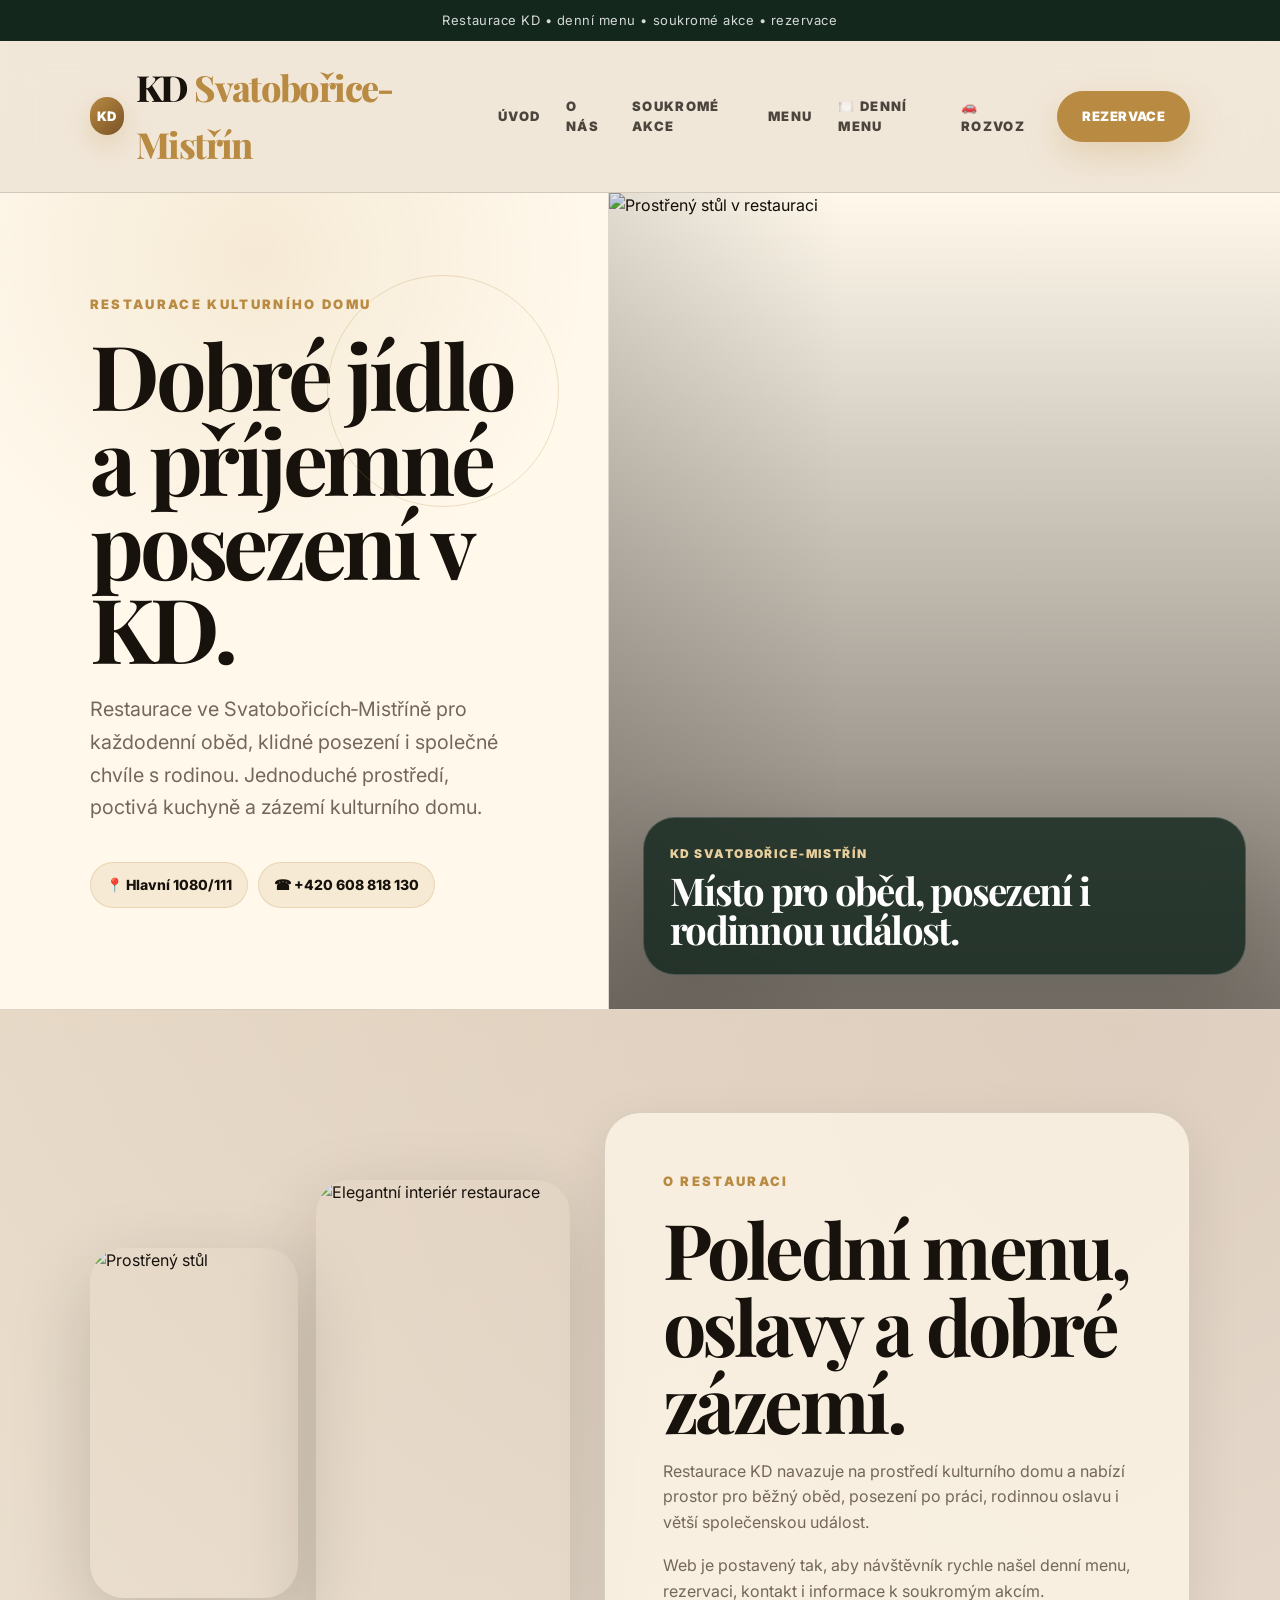
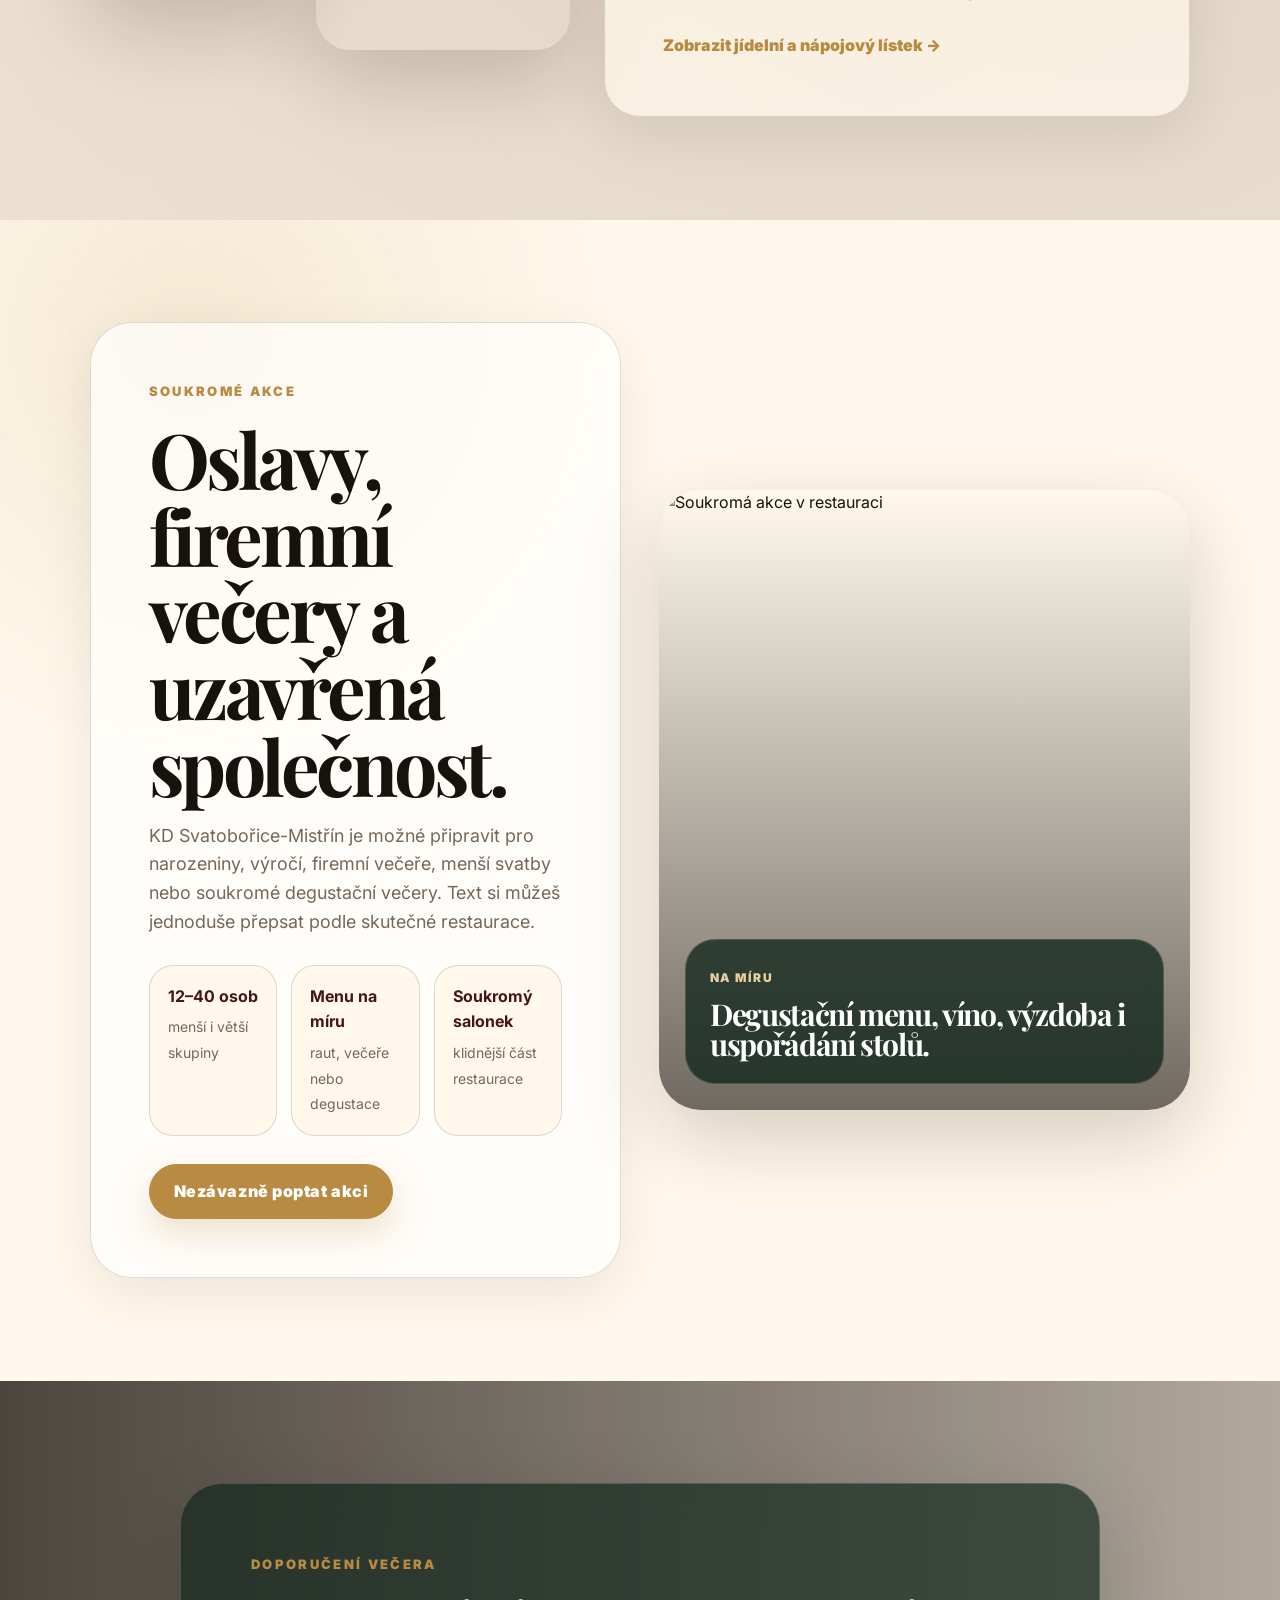
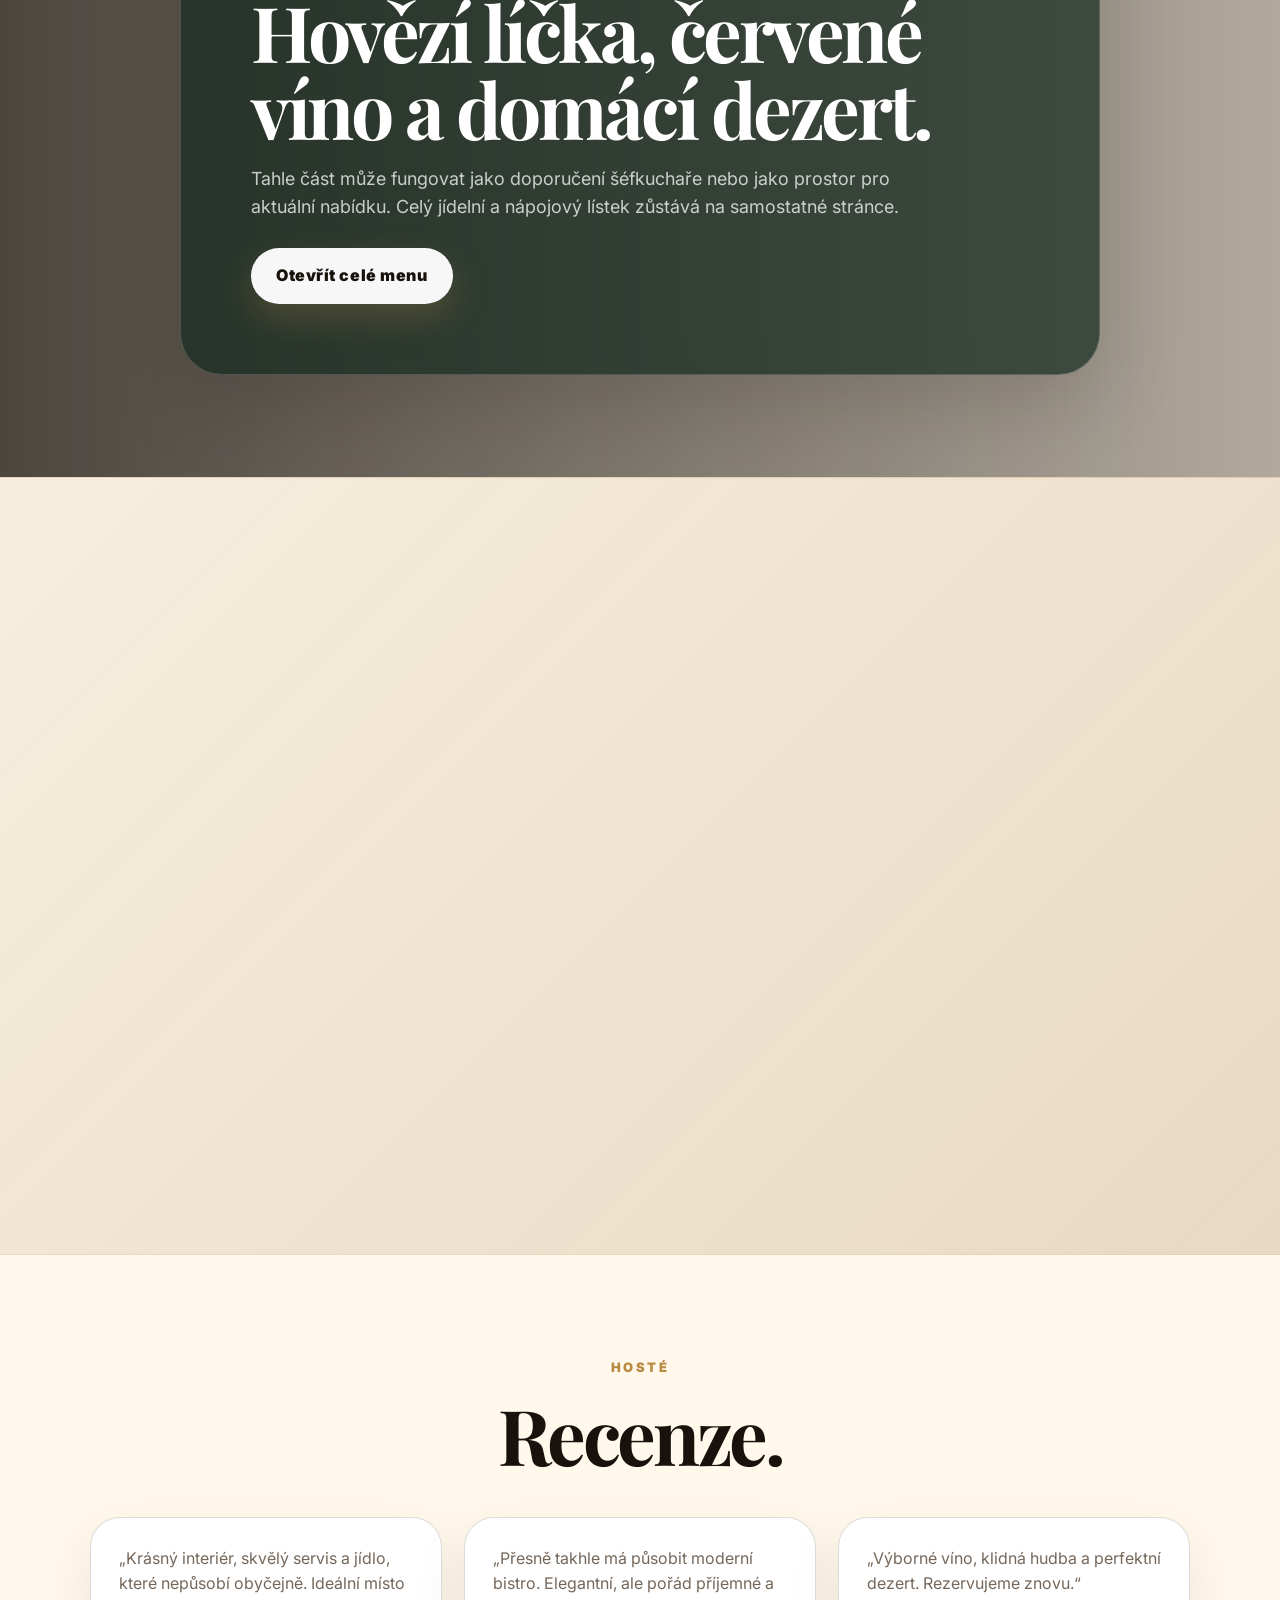
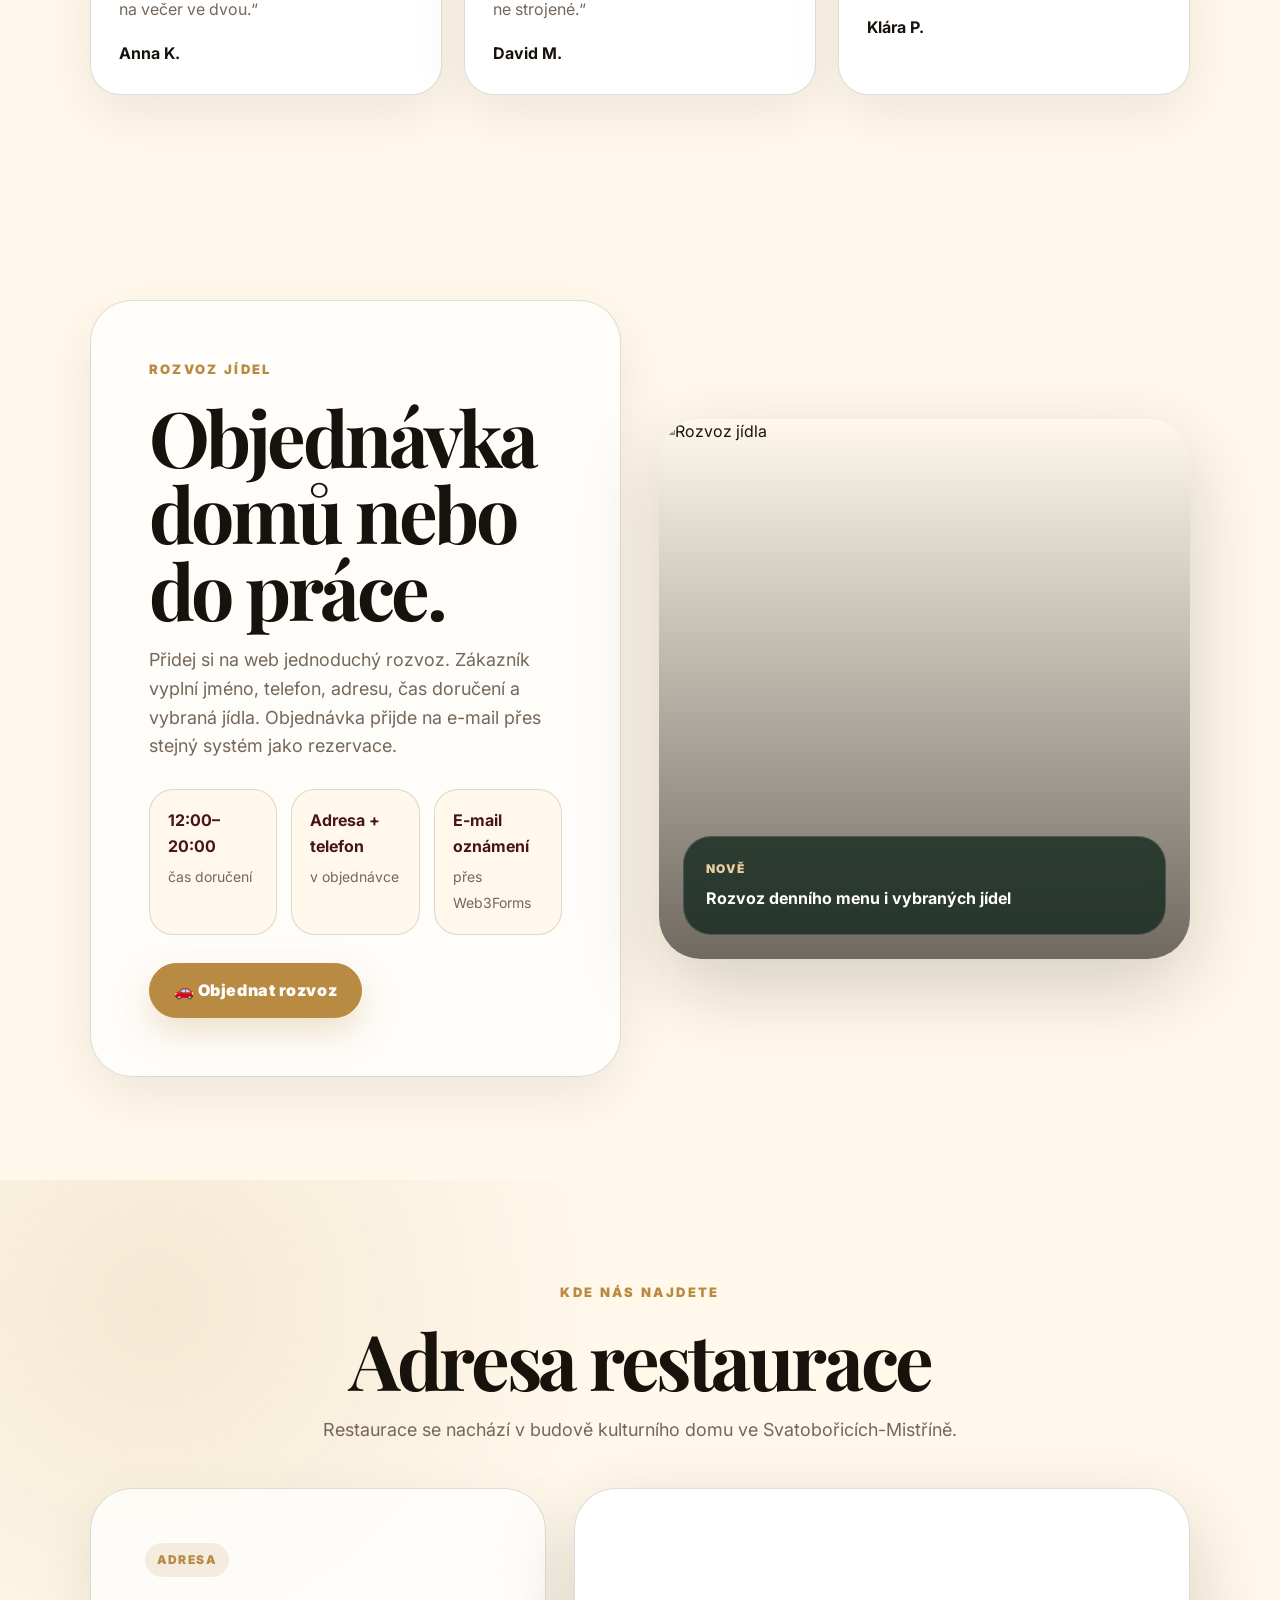
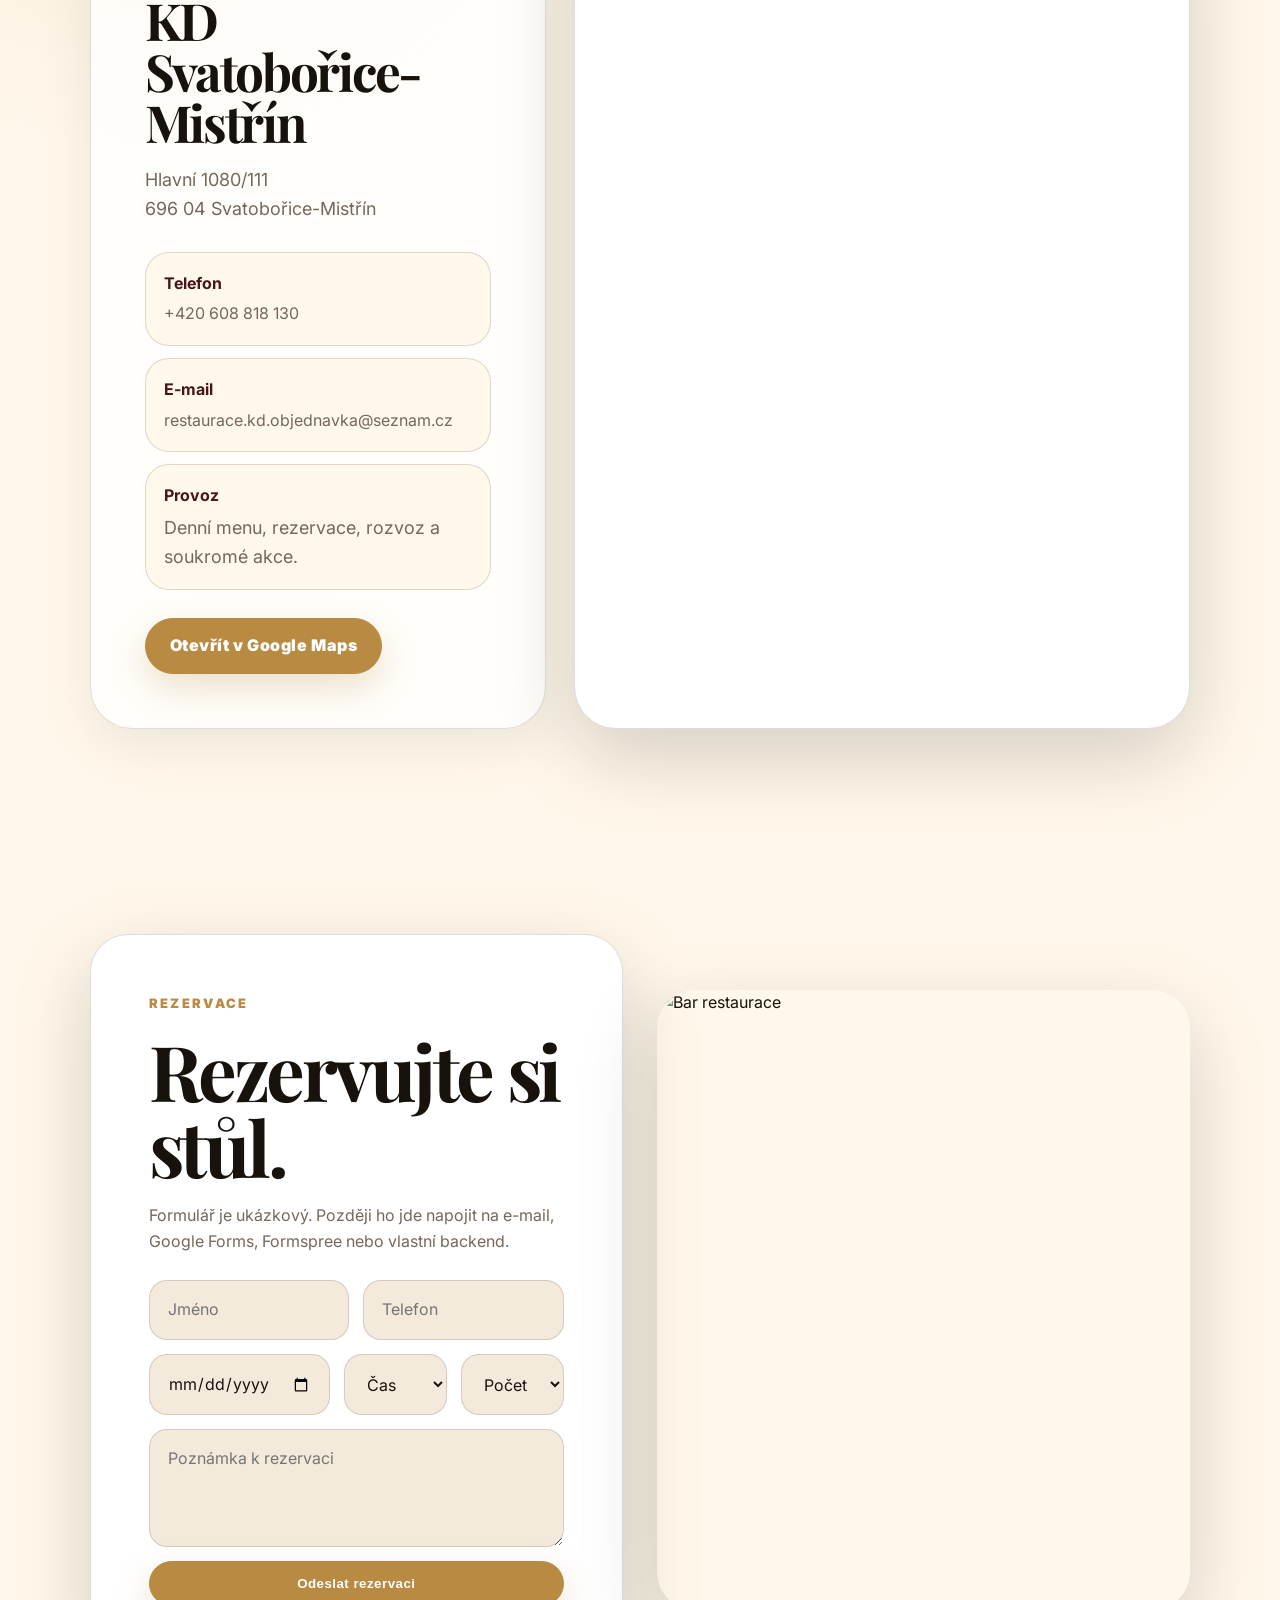
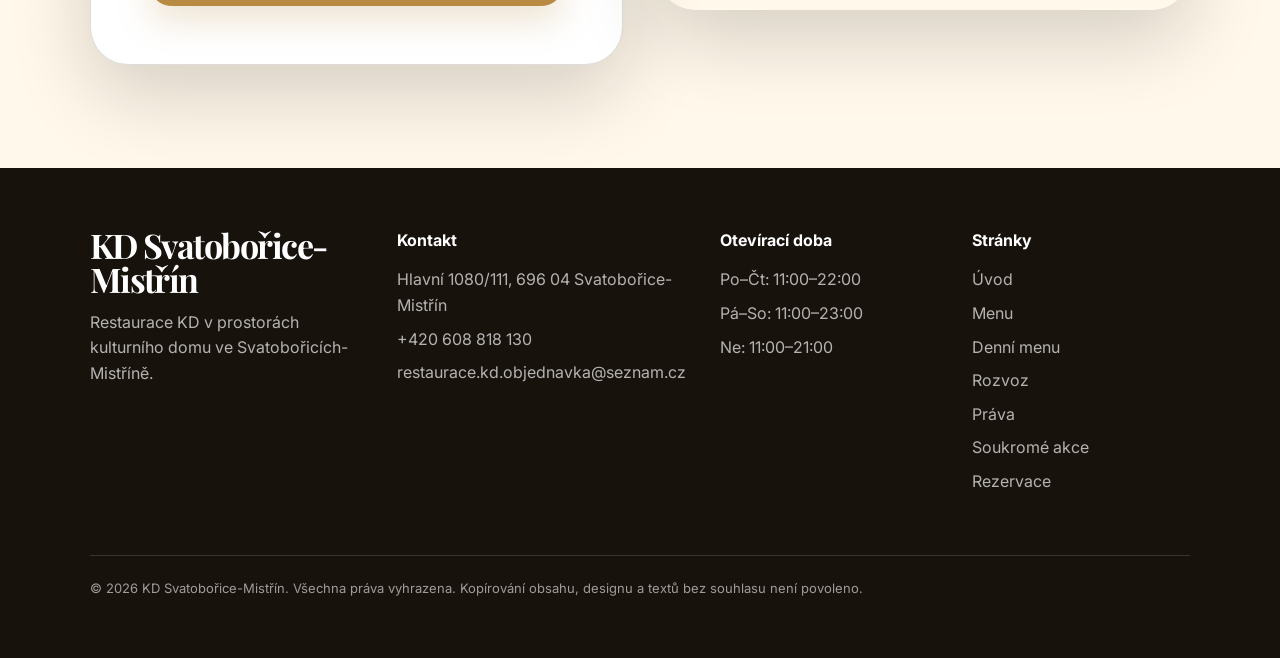
==== commit 4fdf1bdc: "Add files via upload" ====
--- a/index.html
+++ b/index.html
@@ -33,47 +33,29 @@
   </header>
 
   <main>
-    <section class="hero hero-kd">
+    <section class="hero hero-kd hero-kd-clean">
       <div class="hero-copy reveal">
         <div class="eyebrow">Restaurace kulturního domu</div>
-        <h1>Restaurace KD Svatobořice‑Mistřín.</h1>
+        <h1>Dobré jídlo a příjemné posezení v KD.</h1>
         <p>
-          Místo pro polední oběd, rodinné posezení i větší společenskou událost.
-          Restaurace v budově kulturního domu nabízí klasickou kuchyni, příjemné
-          zázemí a možnost rezervace.
+          Restaurace ve Svatobořicích‑Mistříně pro každodenní oběd,
+          klidné posezení i společné chvíle s rodinou. Jednoduché prostředí,
+          poctivá kuchyně a zázemí kulturního domu.
         </p>
 
-        <div class="hero-actions">
-          <a href="denni-menu.html" class="btn">🍽️ Denní menu</a>
-          <a href="rozvoz.html" class="btn btn-outline">🚗 Objednat rozvoz</a>
-          <a href="#rezervace" class="btn btn-outline">Rezervovat stůl</a>
-        </div>
-
-        <div class="hero-facts hero-facts-kd">
-          <div class="fact">
-            <strong>Denní menu</strong>
-            <span>polední nabídka</span>
-          </div>
-          <div class="fact">
-            <strong>Rozvoz</strong>
-            <span>12:00–20:00</span>
-          </div>
-          <div class="fact">
-            <strong>Adresa</strong>
-            <span>Hlavní 1080/111, Svatobořice-Mistřín</span>
-          </div>
+        <div class="hero-note">
+          <span>📍 Hlavní 1080/111</span>
+          <span>☎ +420 608 818 130</span>
         </div>
       </div>
 
       <div class="hero-image hero-image-kd">
-        <img src="https://images.unsplash.com/photo-1555396273-367ea4eb4db5?auto=format&fit=crop&w=1400&q=88" alt="Interiér restaurace">
-        <div class="floating-card kd-hero-card">
+        <img src="https://images.unsplash.com/photo-1414235077428-338989a2e8c0?auto=format&fit=crop&w=1400&q=88" alt="Prostřený stůl v restauraci">
+        <div class="floating-card kd-hero-card kd-hero-card-clean">
           <div>
-            <span class="small-label">KD Svatobořice-Mistřín</span>
-            <h3>Oběd, večeře i akce na jednom místě.</h3>
-            <p>Denní menu, rozvoz, rezervace a soukromé akce v kulturním domě.</p>
-          </div>
-          <strong>otevřeno</strong>
+            <span class="small-label">KD Svatobořice‑Mistřín</span>
+            <h3>Místo pro oběd, posezení i rodinnou událost.</h3>
+          </div>
         </div>
       </div>
     </section>
--- a/styles.css
+++ b/styles.css
@@ -2975,3 +2975,78 @@
     background: var(--gold);
   }
 }
+
+
+/* Čistší úvod bez opakování hlavních akcí */
+.hero-kd-clean .hero-actions,
+.hero-kd-clean .hero-facts,
+.hero-kd-clean .hero-facts-kd {
+  display: none !important;
+}
+
+.hero-kd-clean .hero-copy {
+  justify-content: center;
+}
+
+.hero-kd-clean h1 {
+  max-width: 780px;
+}
+
+.hero-kd-clean .hero-copy p {
+  max-width: 650px;
+}
+
+.hero-note {
+  display: flex;
+  flex-wrap: wrap;
+  gap: 10px;
+  margin-top: 4px;
+}
+
+.hero-note span {
+  display: inline-flex;
+  align-items: center;
+  padding: 11px 15px;
+  border-radius: 999px;
+  background: rgba(185,138,66,.13);
+  border: 1px solid rgba(185,138,66,.22);
+  color: var(--ink);
+  font-weight: 800;
+  font-size: 14px;
+}
+
+.kd-hero-card-clean {
+  grid-template-columns: 1fr !important;
+}
+
+.kd-hero-card-clean p {
+  display: none;
+}
+
+@media (max-width: 760px) {
+  .hero-kd-clean .hero-copy {
+    padding-bottom: 24px !important;
+  }
+
+  .hero-note {
+    display: grid;
+    grid-template-columns: 1fr;
+    gap: 8px;
+  }
+
+  .hero-note span {
+    justify-content: center;
+    border-radius: 16px;
+    font-size: 13px;
+  }
+
+  .hero-kd-clean .hero-image,
+  .hero-kd-clean .hero-image-kd {
+    height: 330px !important;
+    min-height: 330px !important;
+  }
+
+  .kd-hero-card-clean h3 {
+    font-size: 24px !important;
+  }
+}
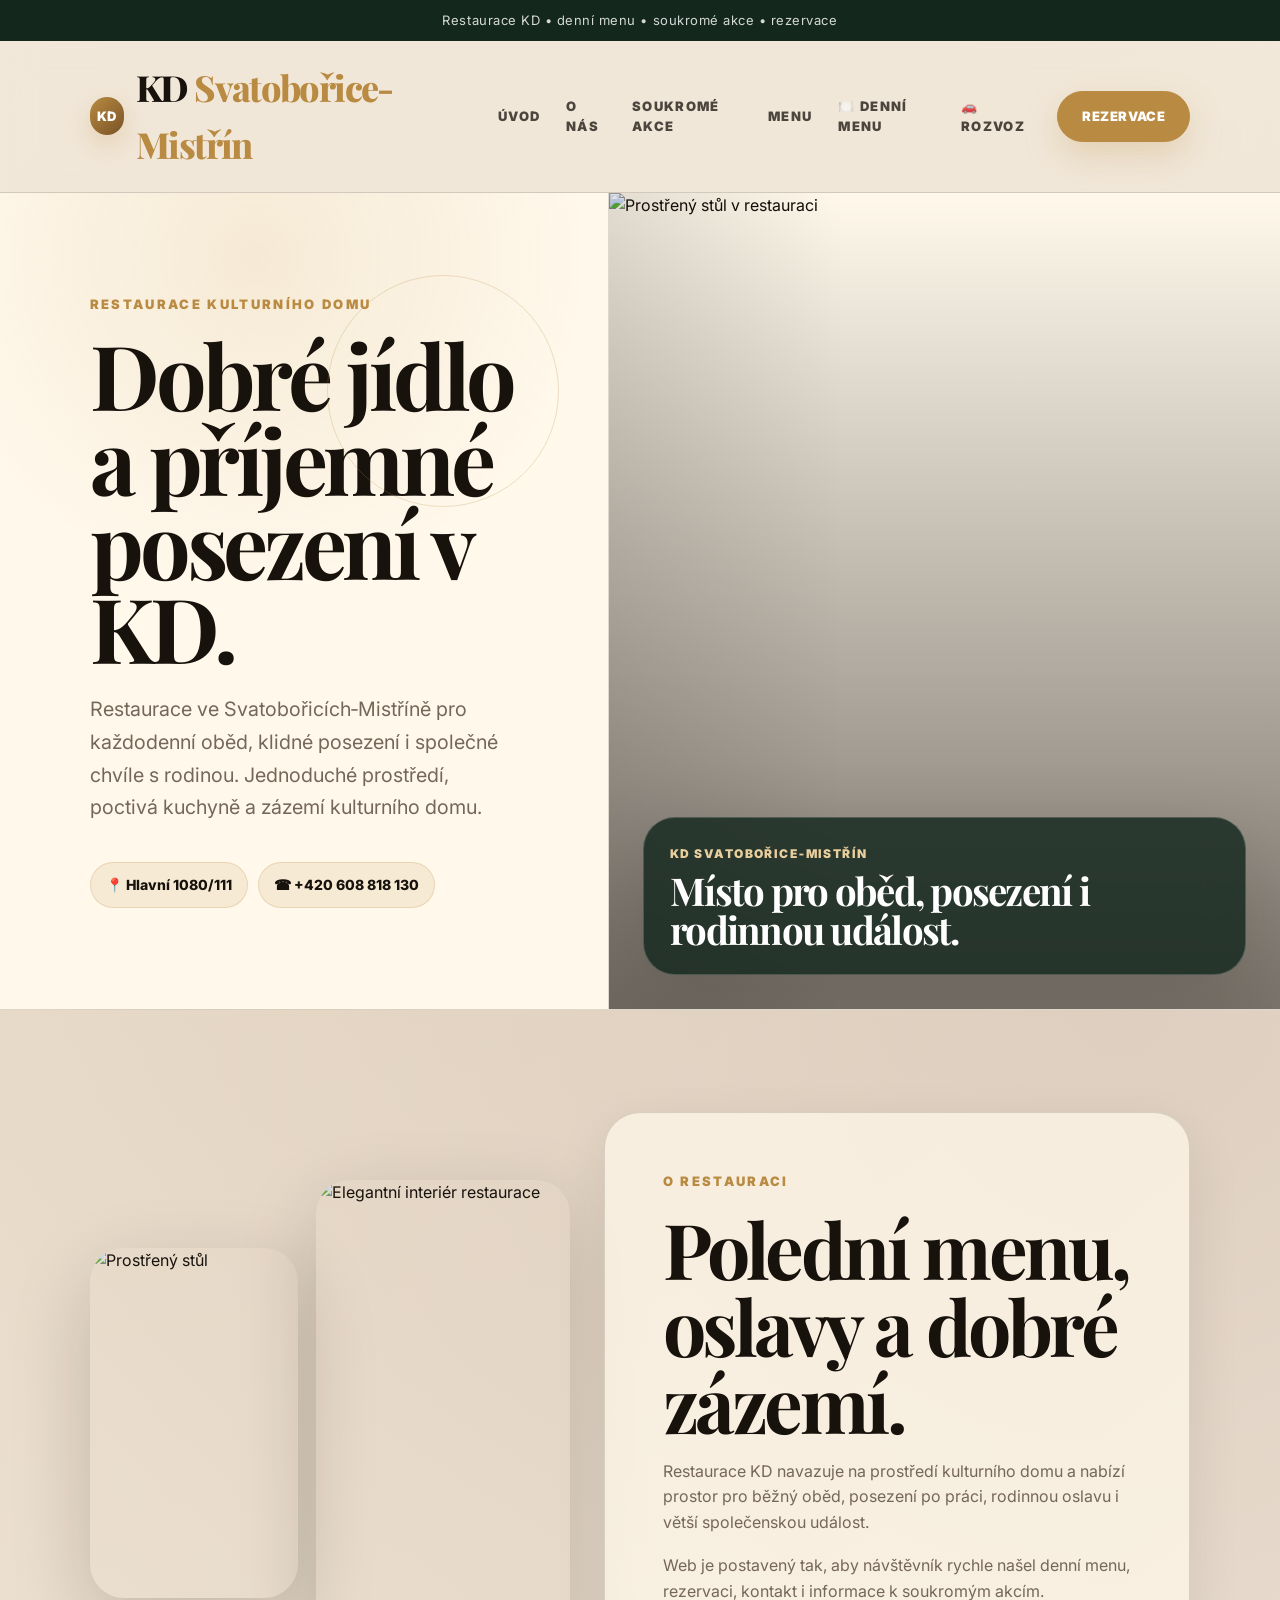
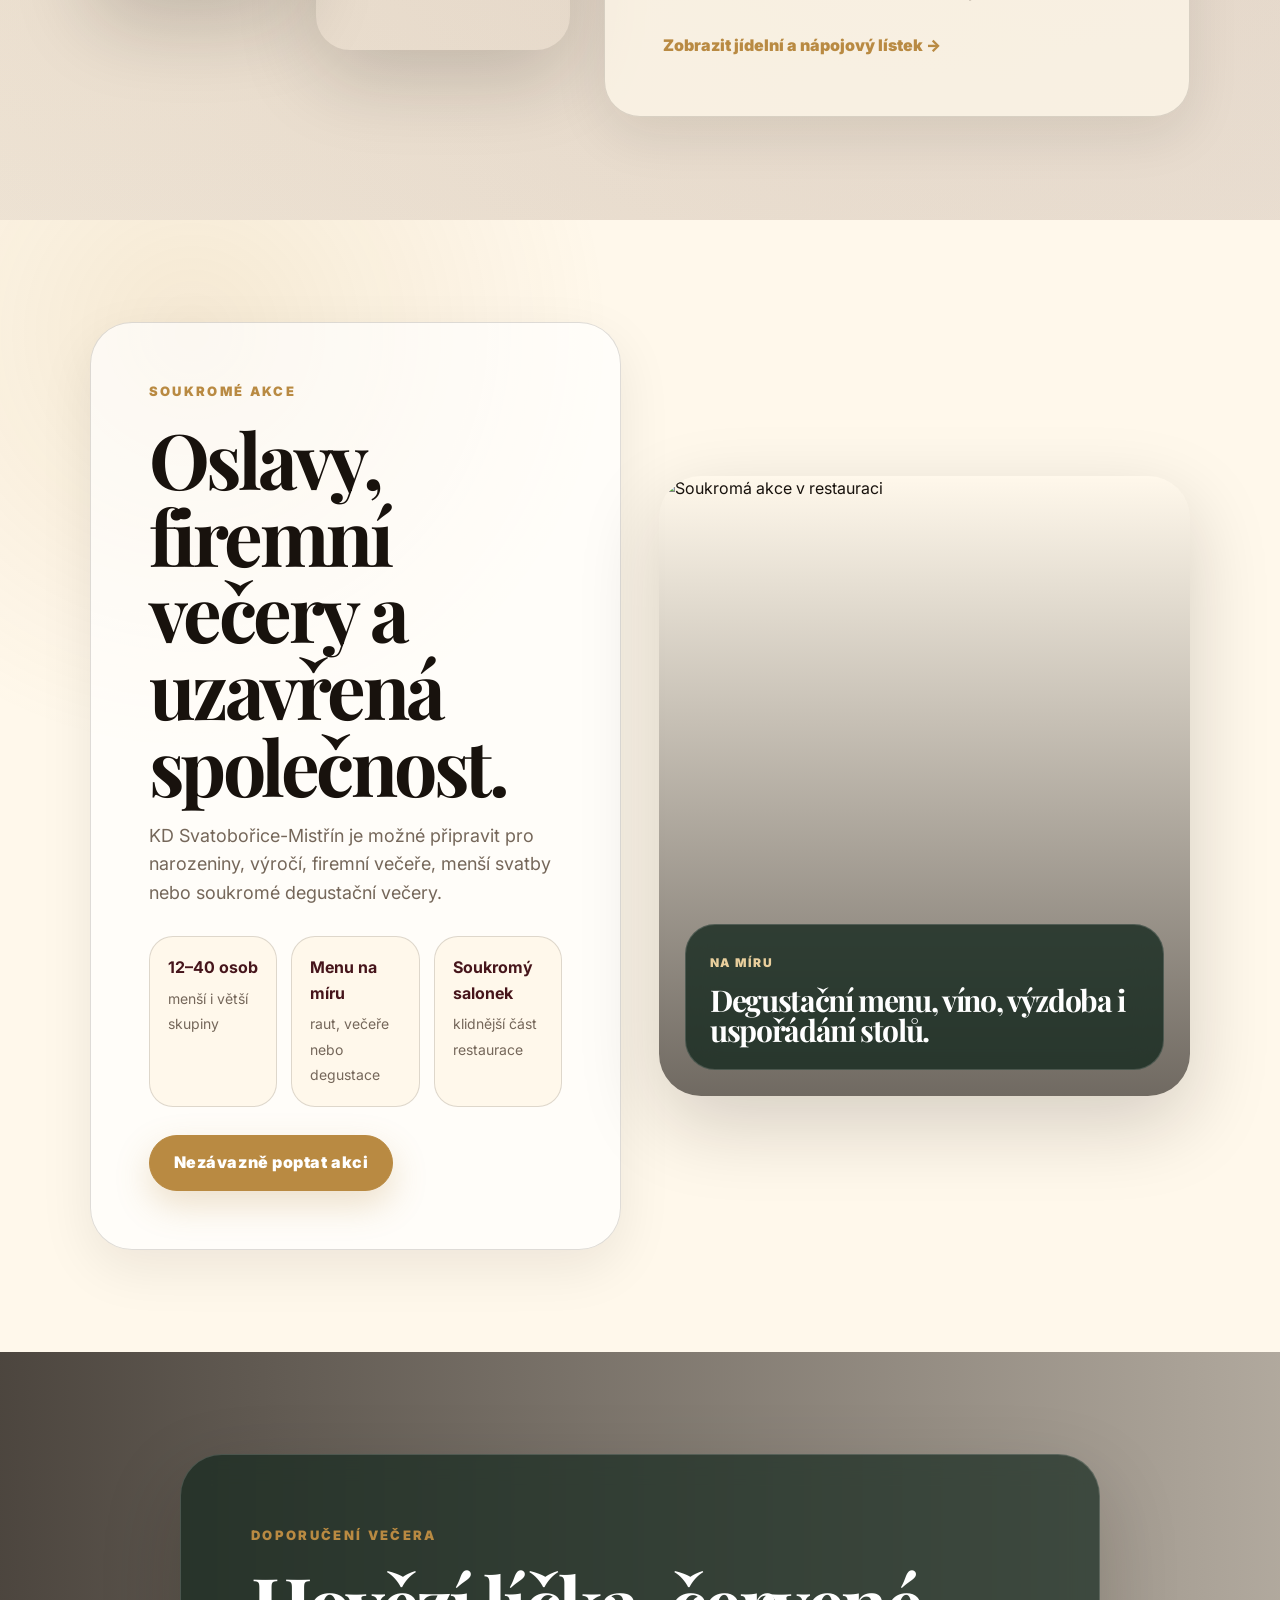
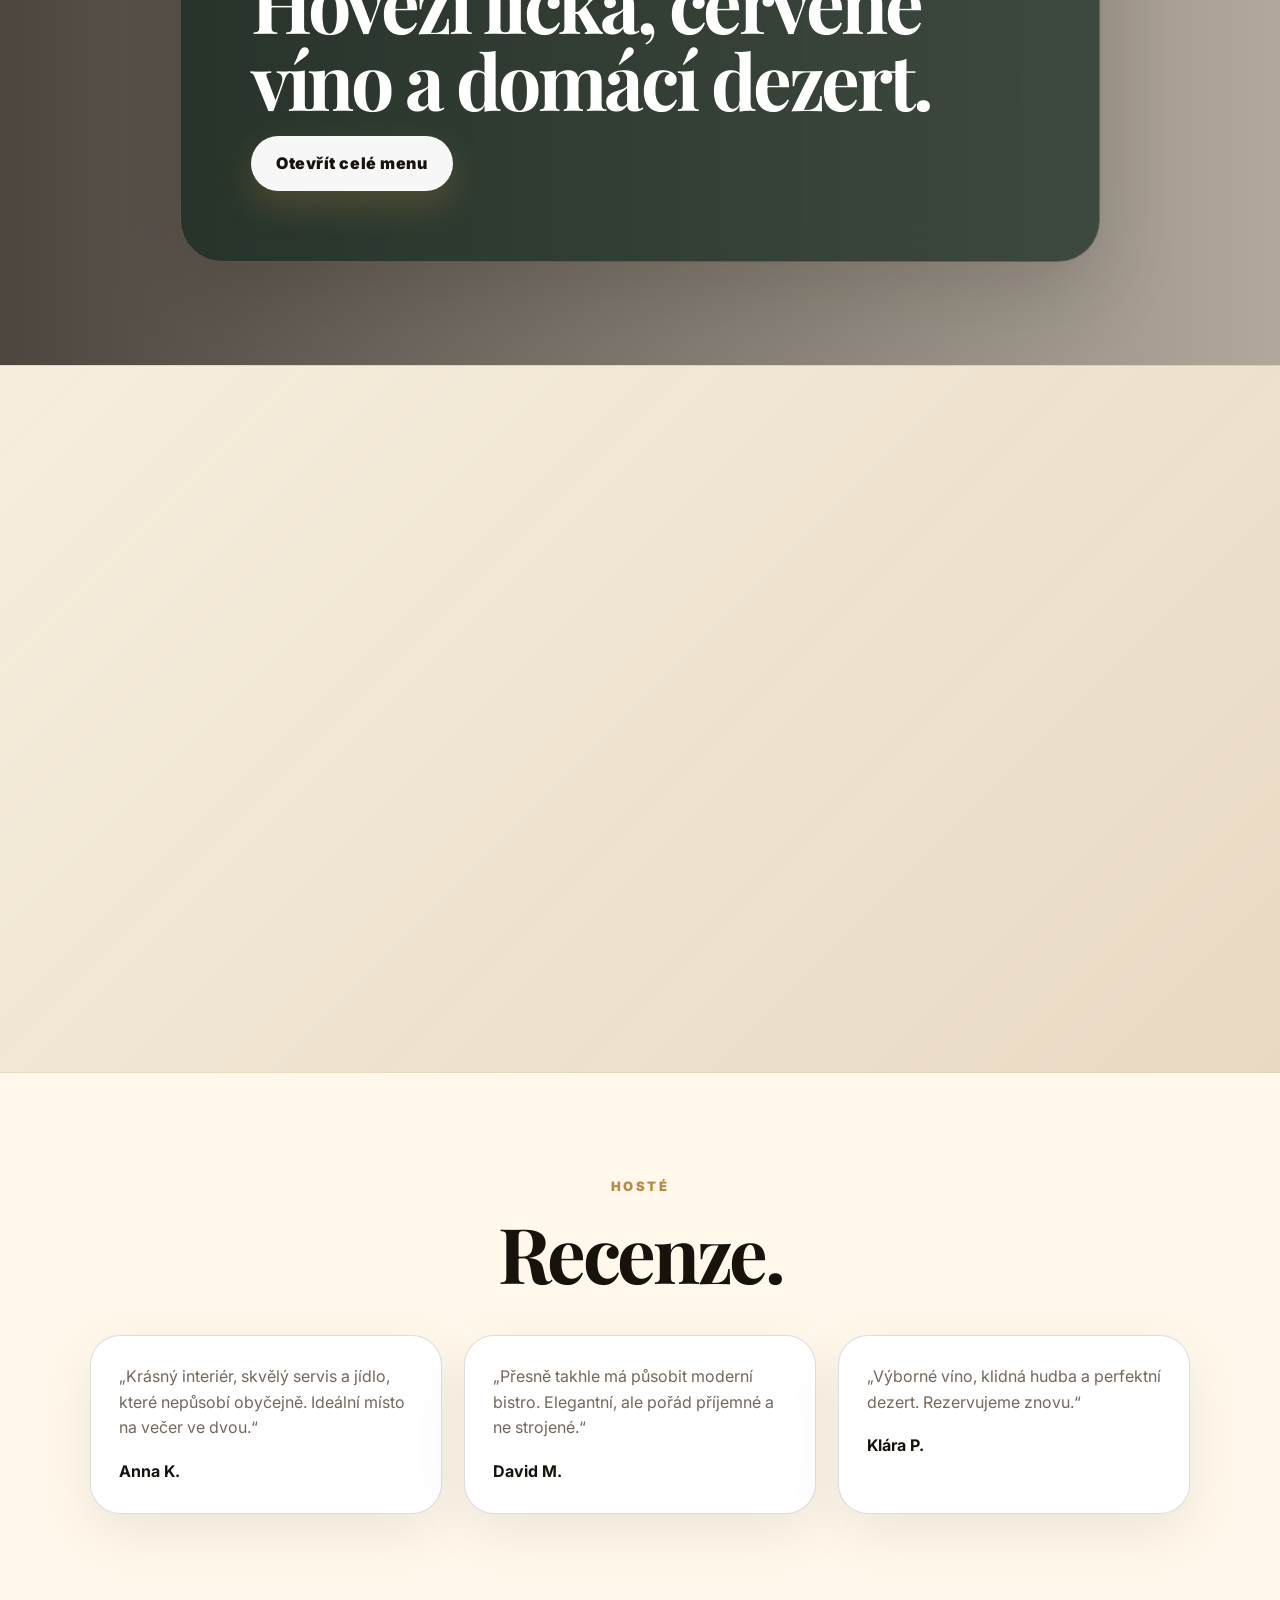
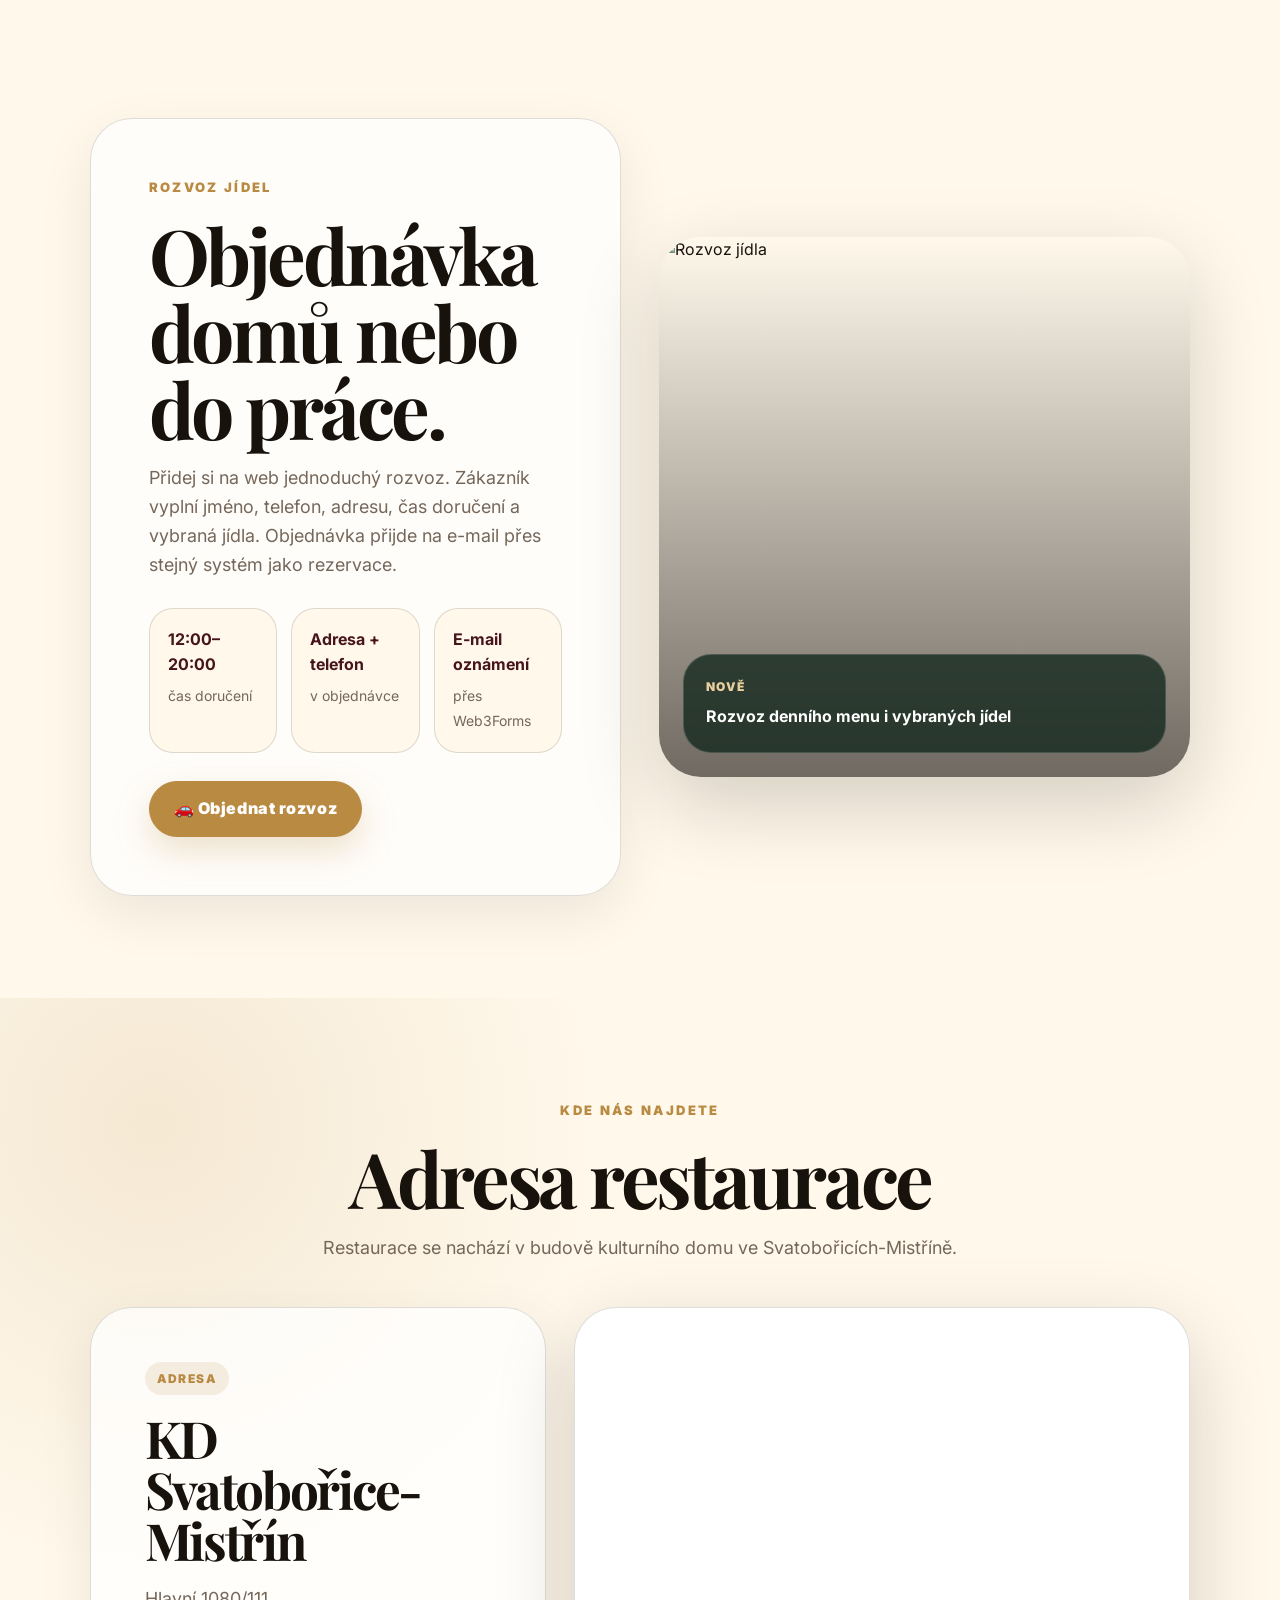
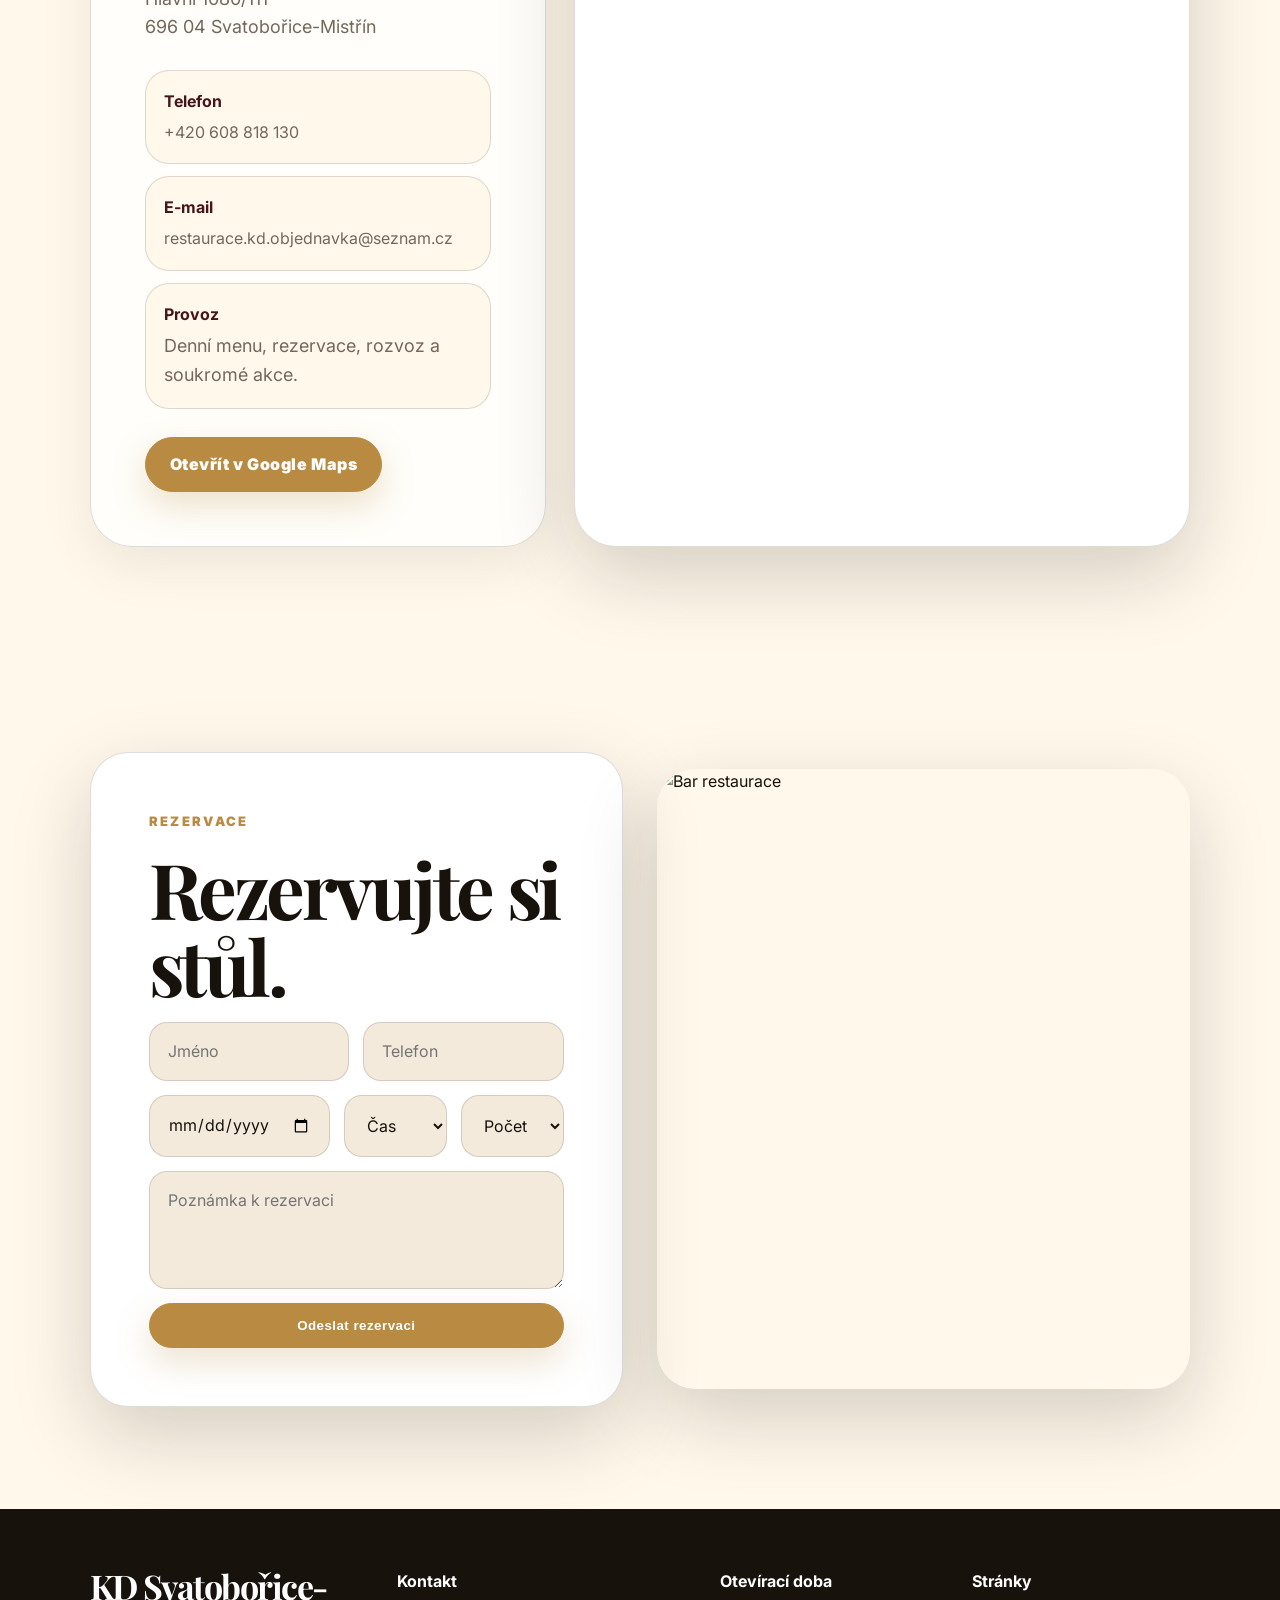
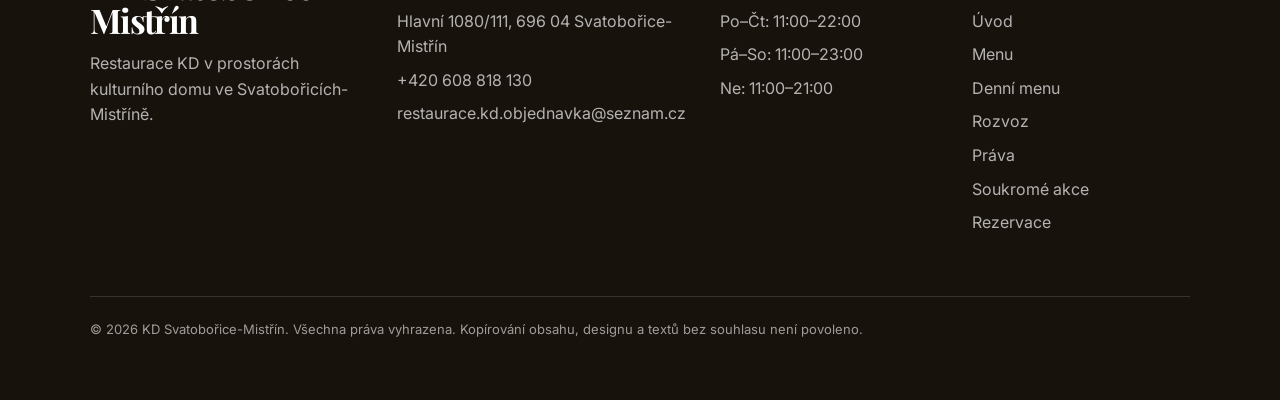
==== commit 5f3d7486: "Add files via upload" ====
--- a/index.html
+++ b/index.html
@@ -90,8 +90,7 @@
           <h2>Oslavy, firemní večery a uzavřená společnost.</h2>
           <p>
             KD Svatobořice-Mistřín je možné připravit pro narozeniny, výročí, firemní večeře,
-            menší svatby nebo soukromé degustační večery. Text si můžeš jednoduše
-            přepsat podle skutečné restaurace.
+            menší svatby nebo soukromé degustační večery.
           </p>
 
           <div class="event-features">
@@ -131,10 +130,6 @@
           <div class="eyebrow">Doporučení večera</div>
           <h2>Hovězí líčka, červené víno a domácí dezert.</h2>
         </div>
-        <p>
-          Tahle část může fungovat jako doporučení šéfkuchaře nebo jako prostor pro aktuální nabídku.
-          Celý jídelní a nápojový lístek zůstává na samostatné stránce.
-        </p>
         <a href="menu.html" class="btn btn-light">Otevřít celé menu</a>
       </div>
     </section>
@@ -145,10 +140,6 @@
       <div class="section-title reveal">
         <div class="eyebrow">Polední nabídka</div>
         <h2>Denní menu bez zbytečného hledání.</h2>
-        <p>
-          Aktuální polední nabídku najdete na samostatné stránce. Jídla, ceny i dny
-          se dají jednoduše upravit přímo v kódu.
-        </p>
       </div>
 
       <div class="daily-preview-modern reveal">
@@ -289,7 +280,7 @@
       <div class="reservation-panel reveal">
         <div class="eyebrow">Rezervace</div>
         <h2>Rezervujte si stůl.</h2>
-        <p>Formulář je ukázkový. Později ho jde napojit na e-mail, Google Forms, Formspree nebo vlastní backend.</p>
+        
 
         <form action="https://api.web3forms.com/submit" method="POST">
   <input type="hidden" name="access_key" value="689ebc79-532f-4594-894b-cbcc098f4129">
